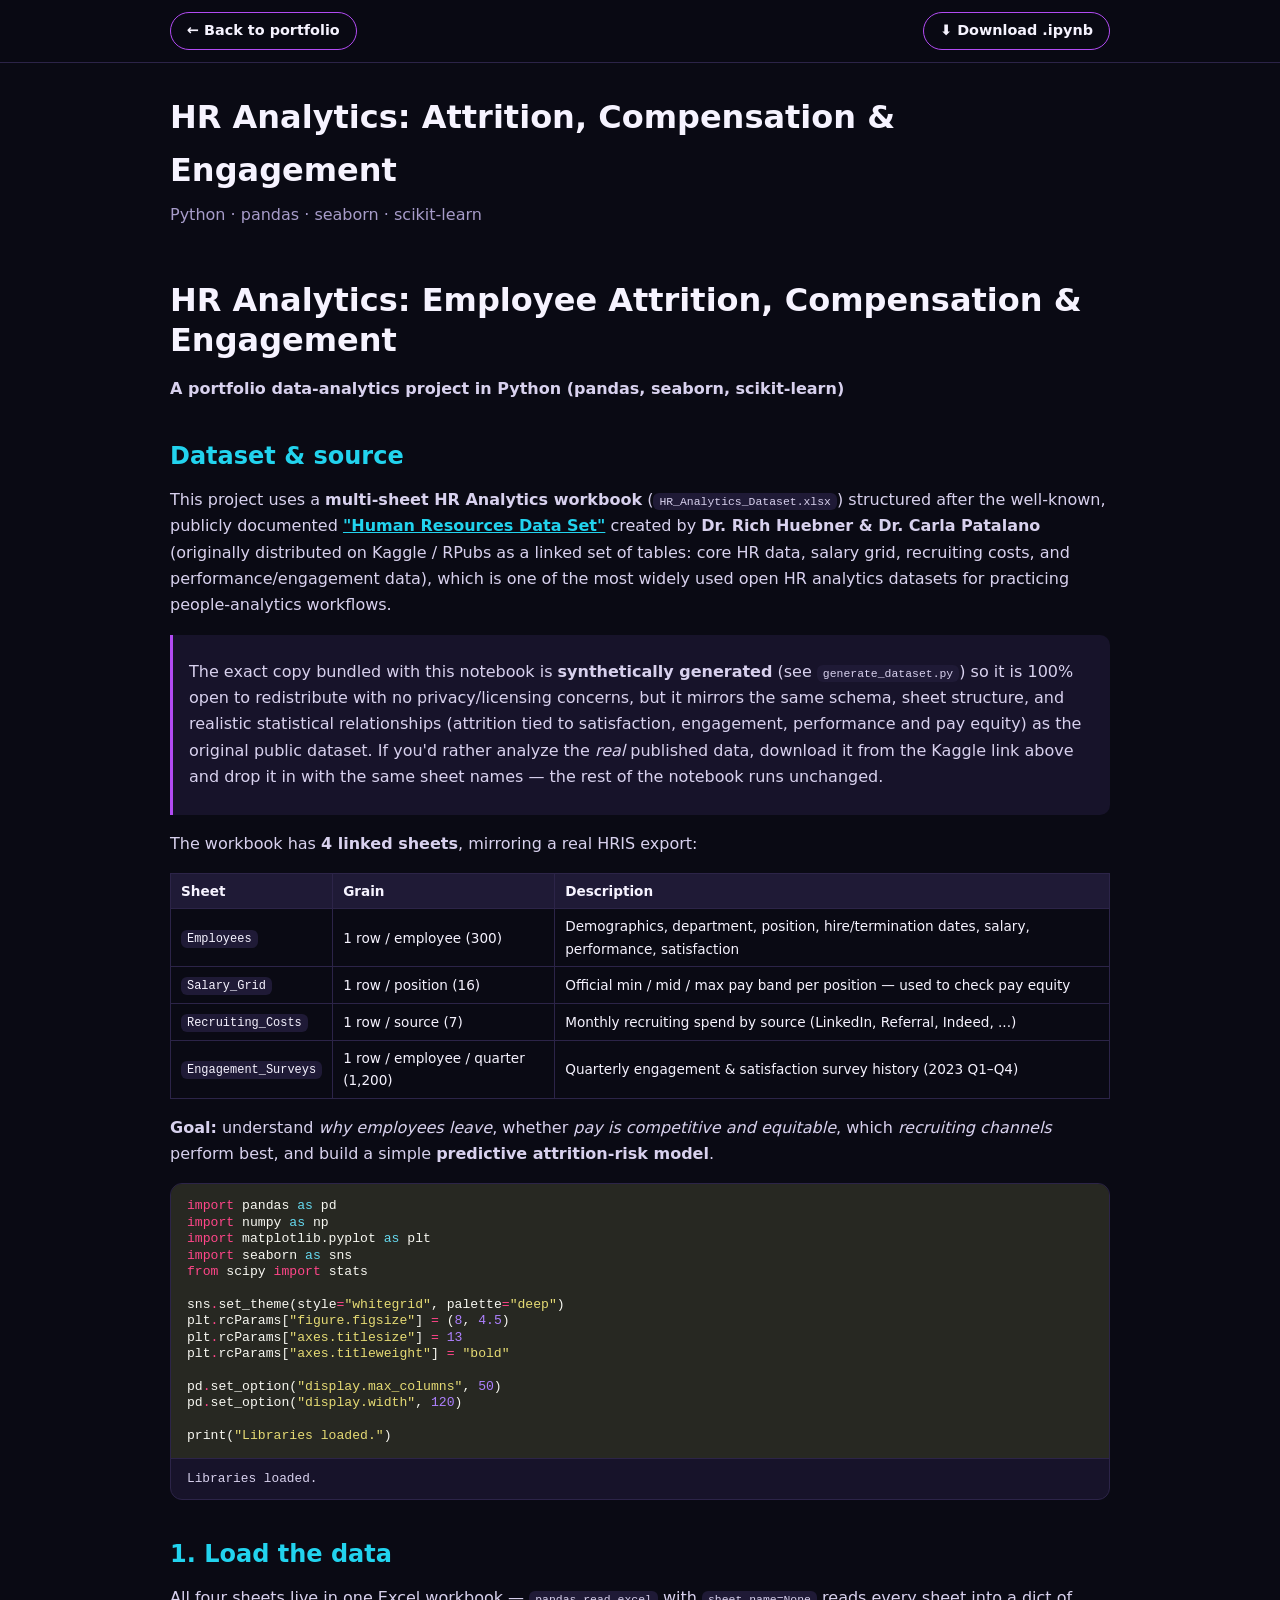
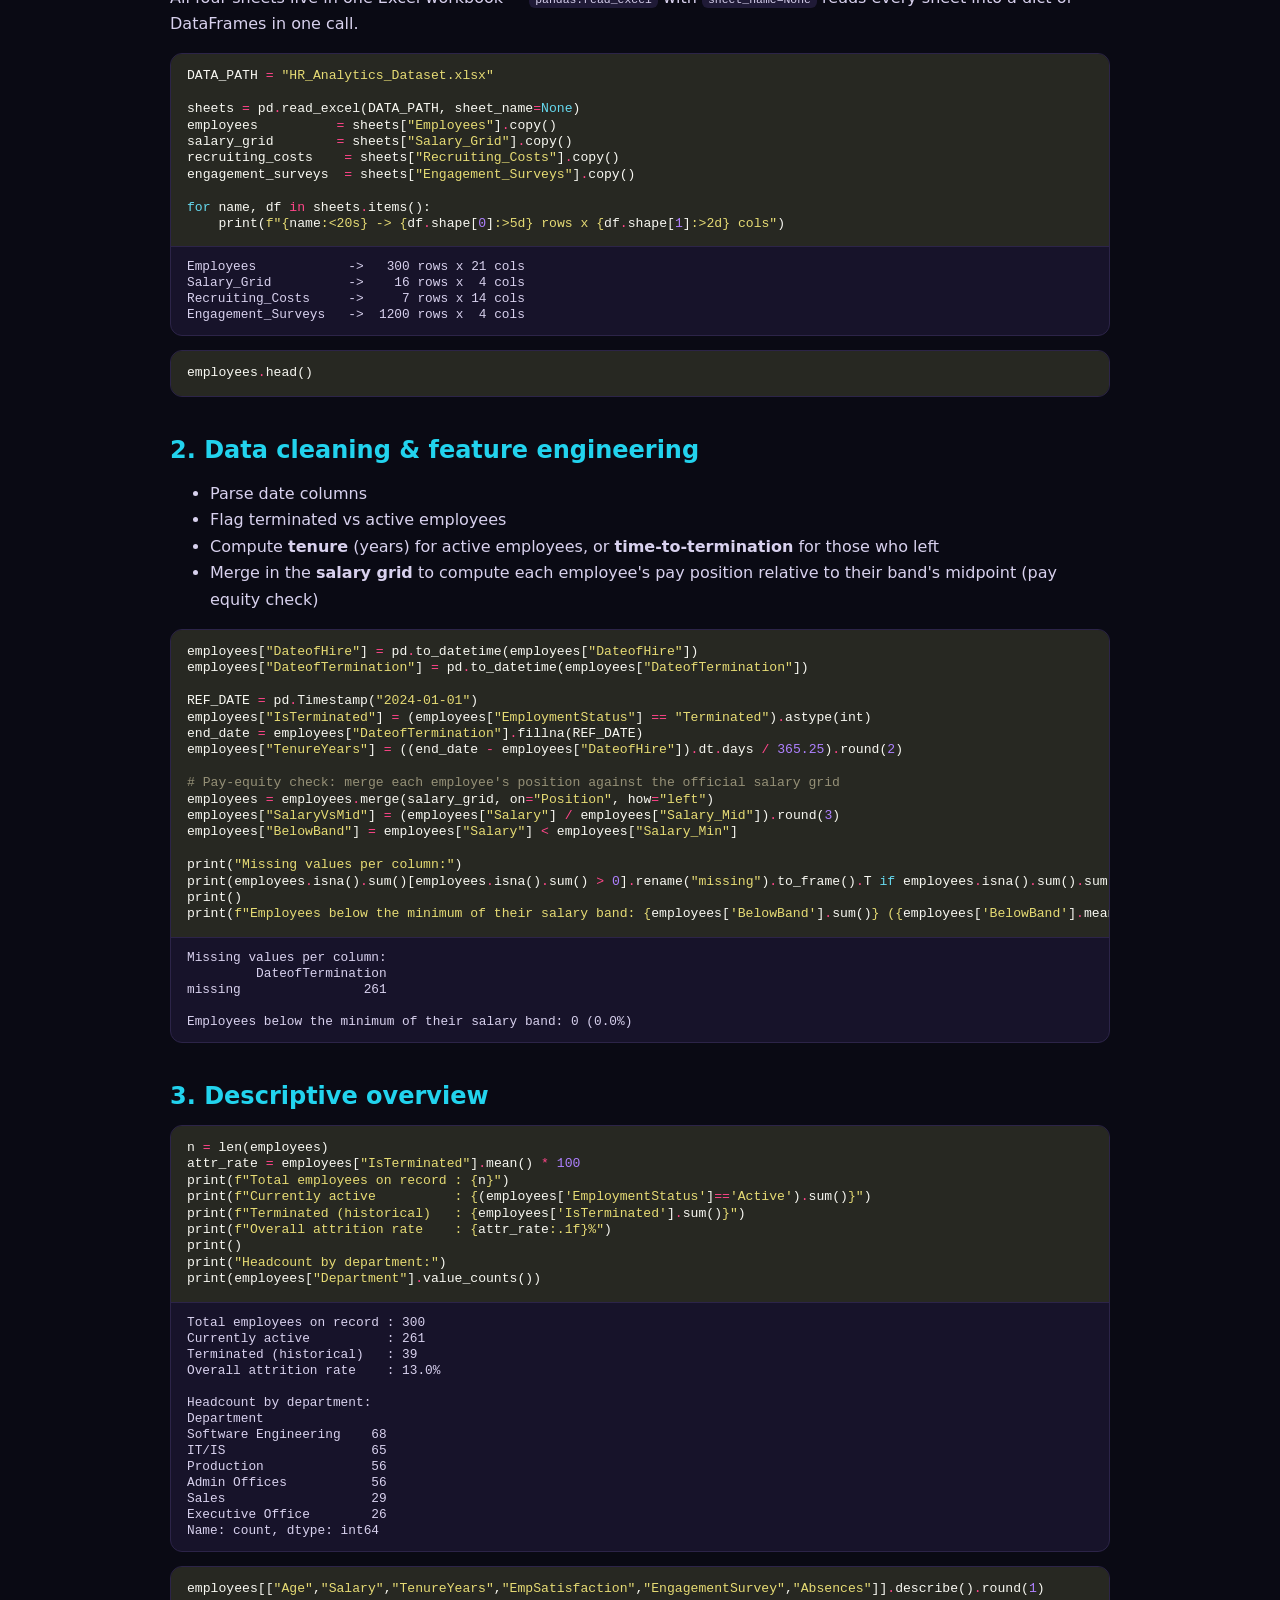
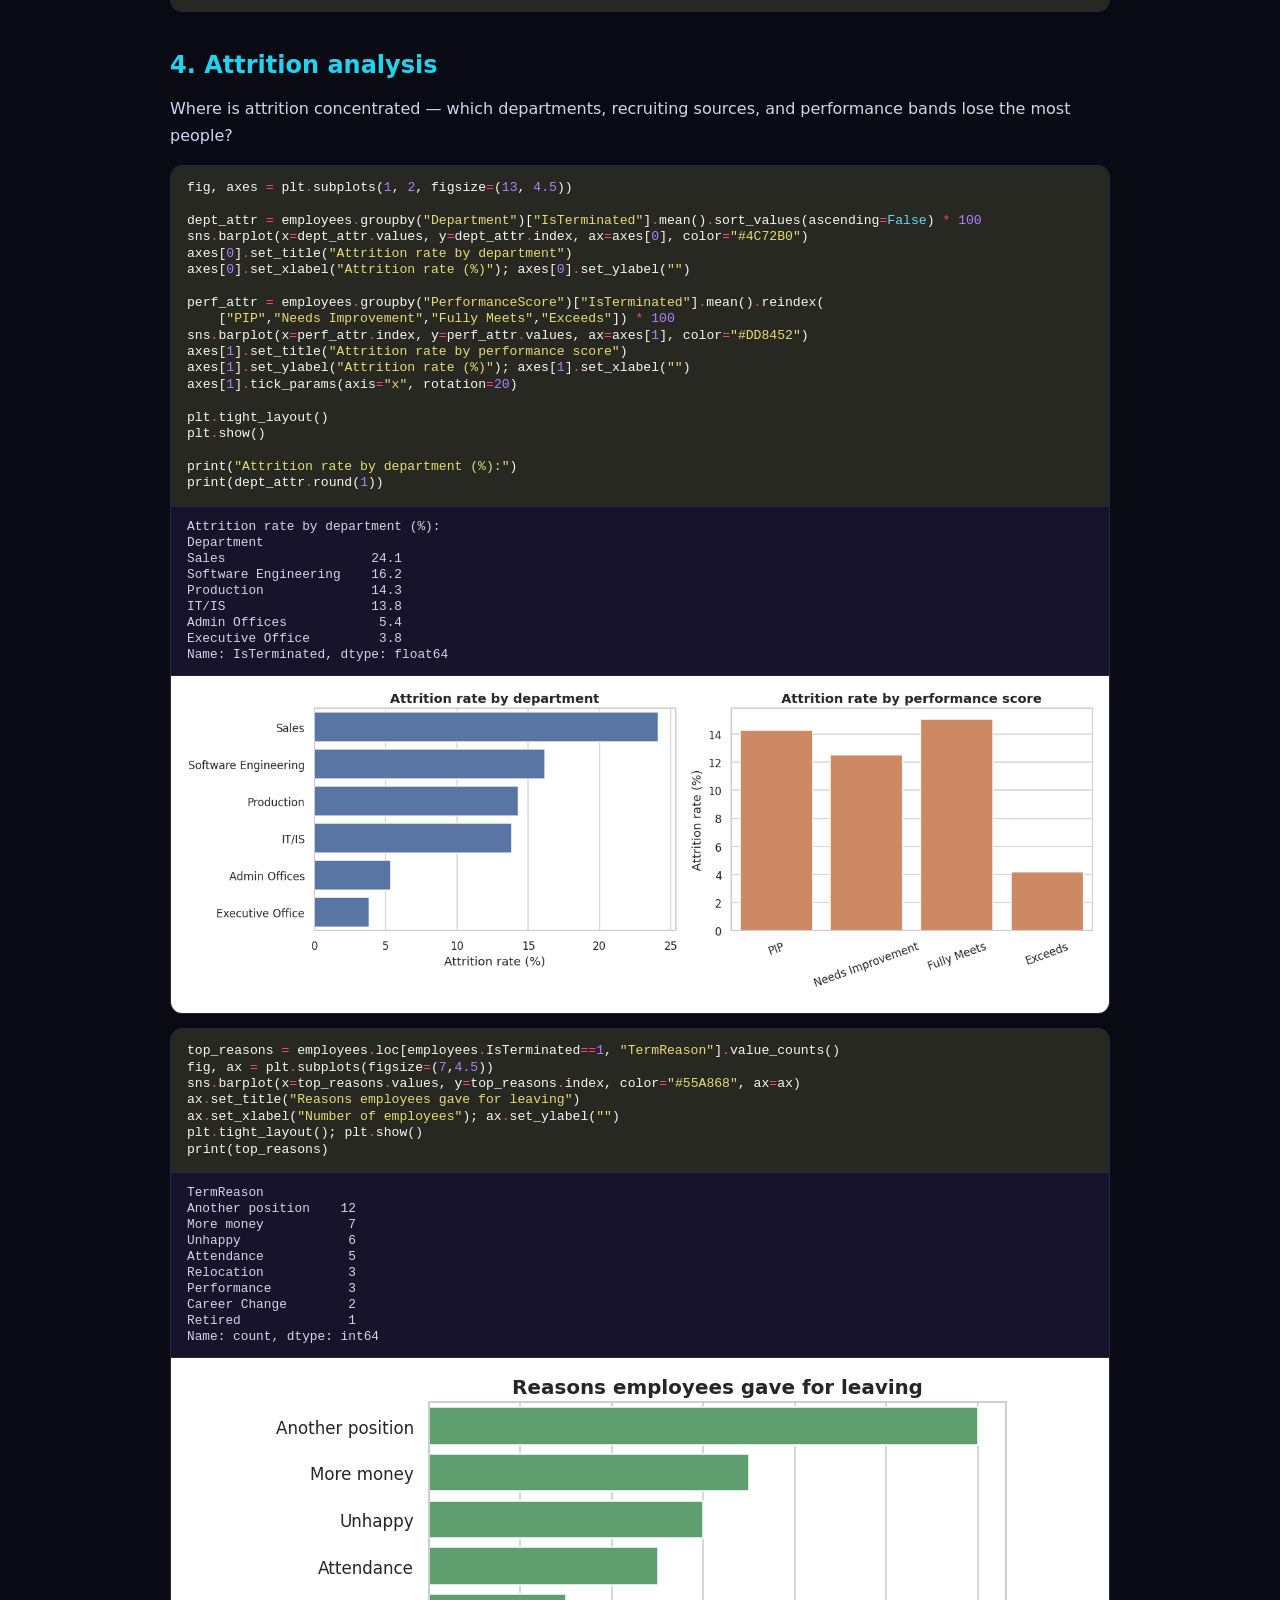
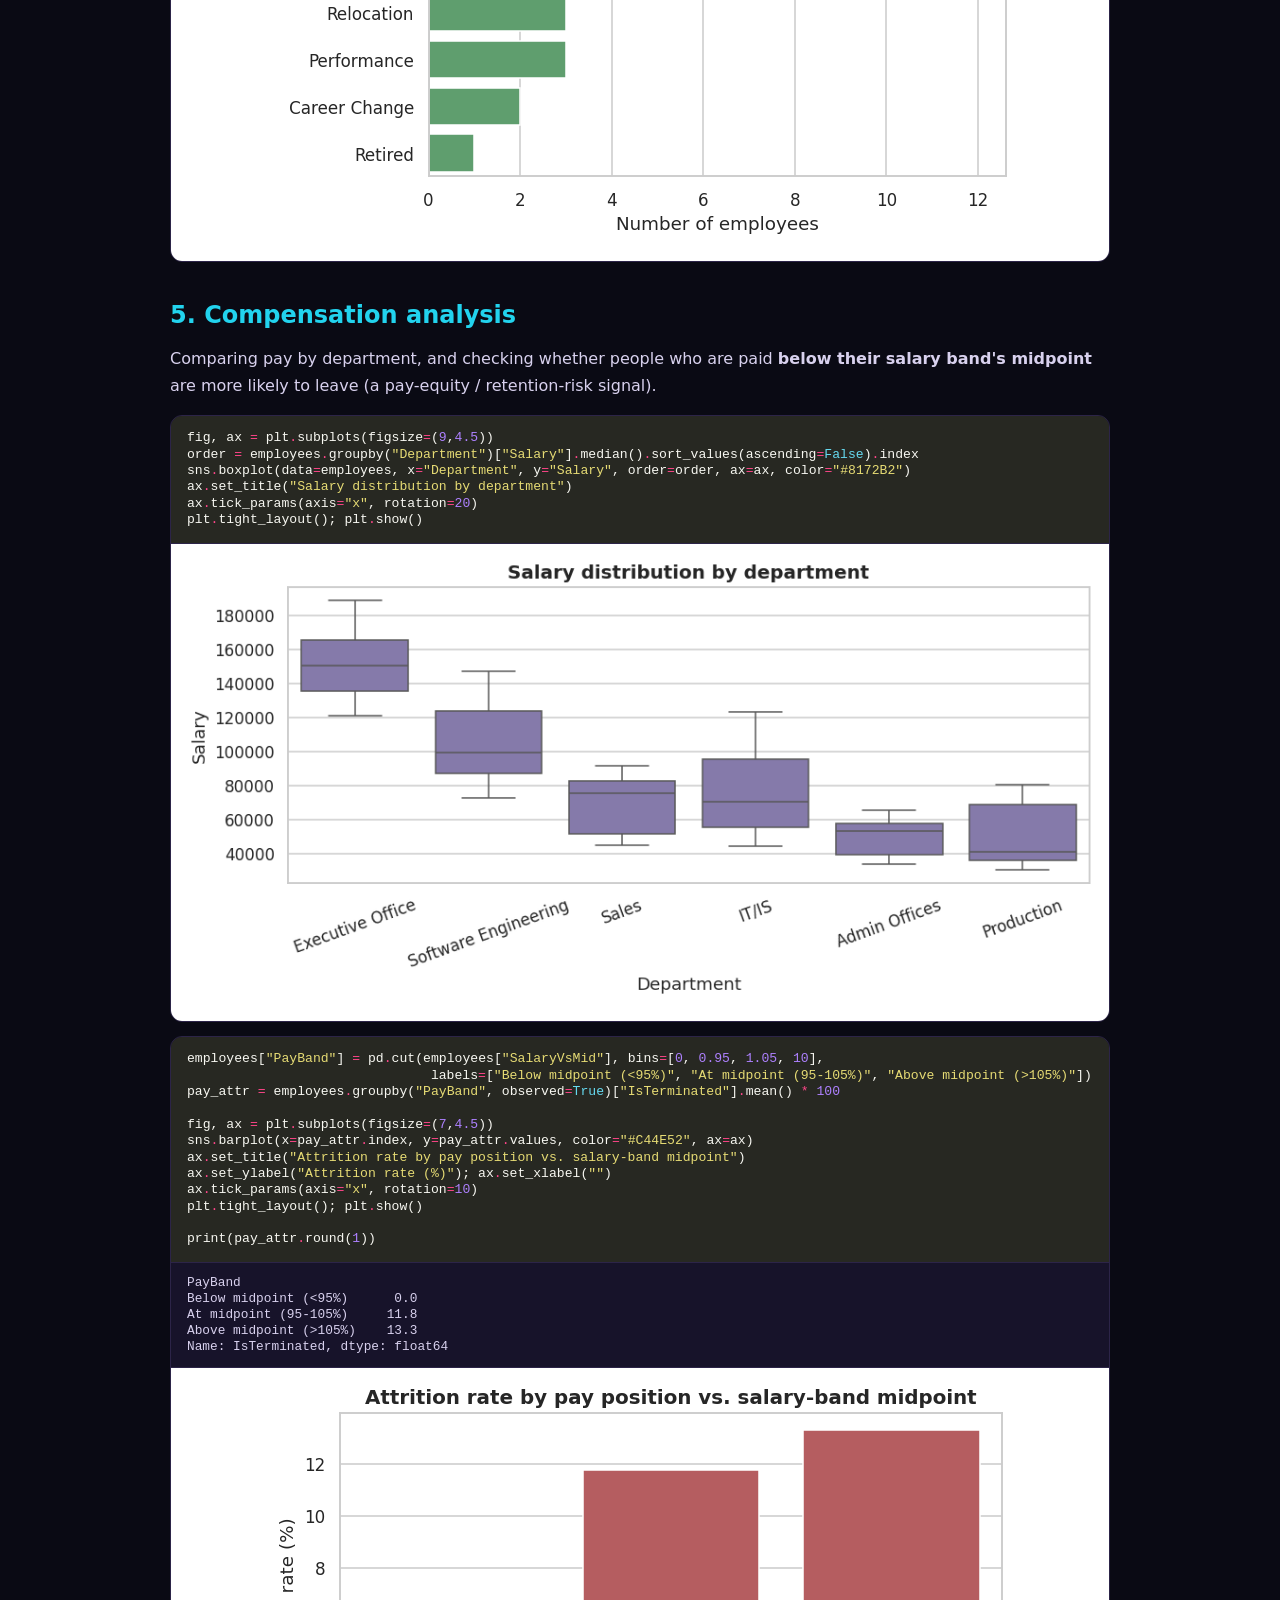
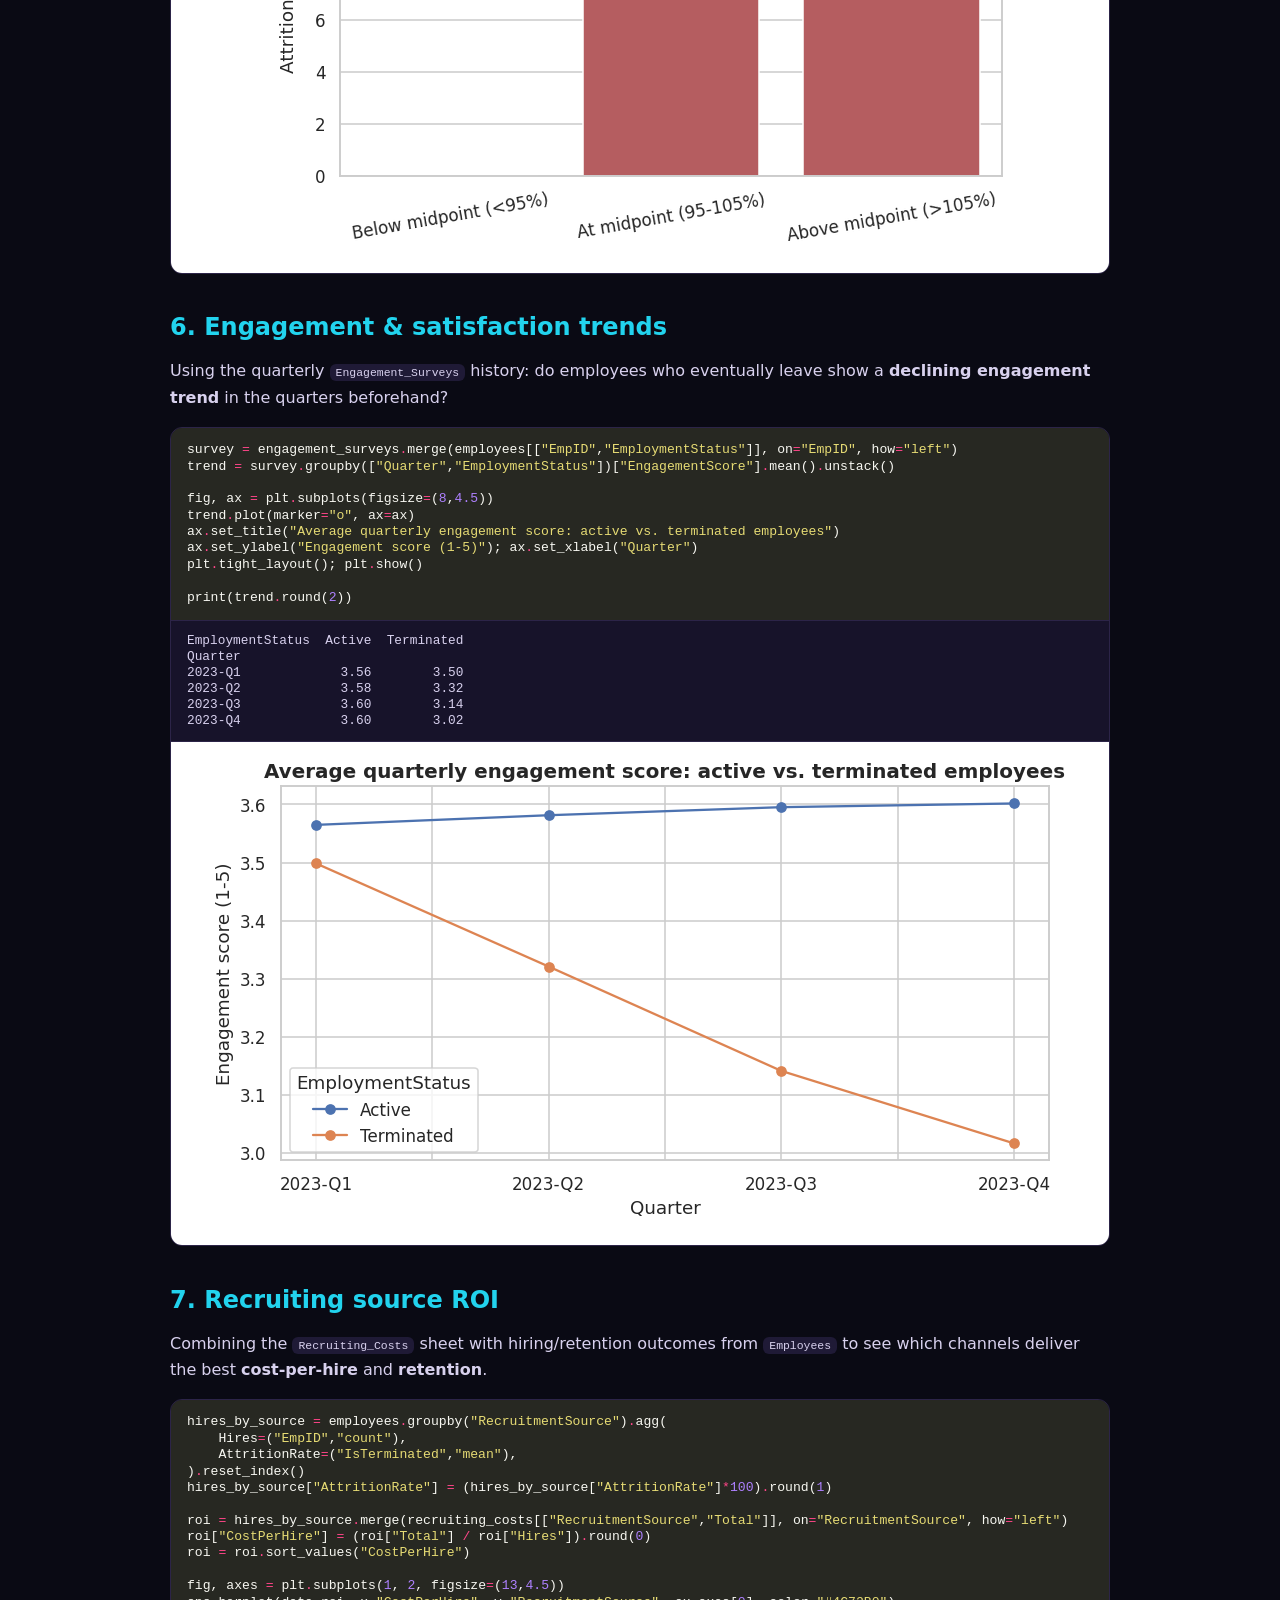
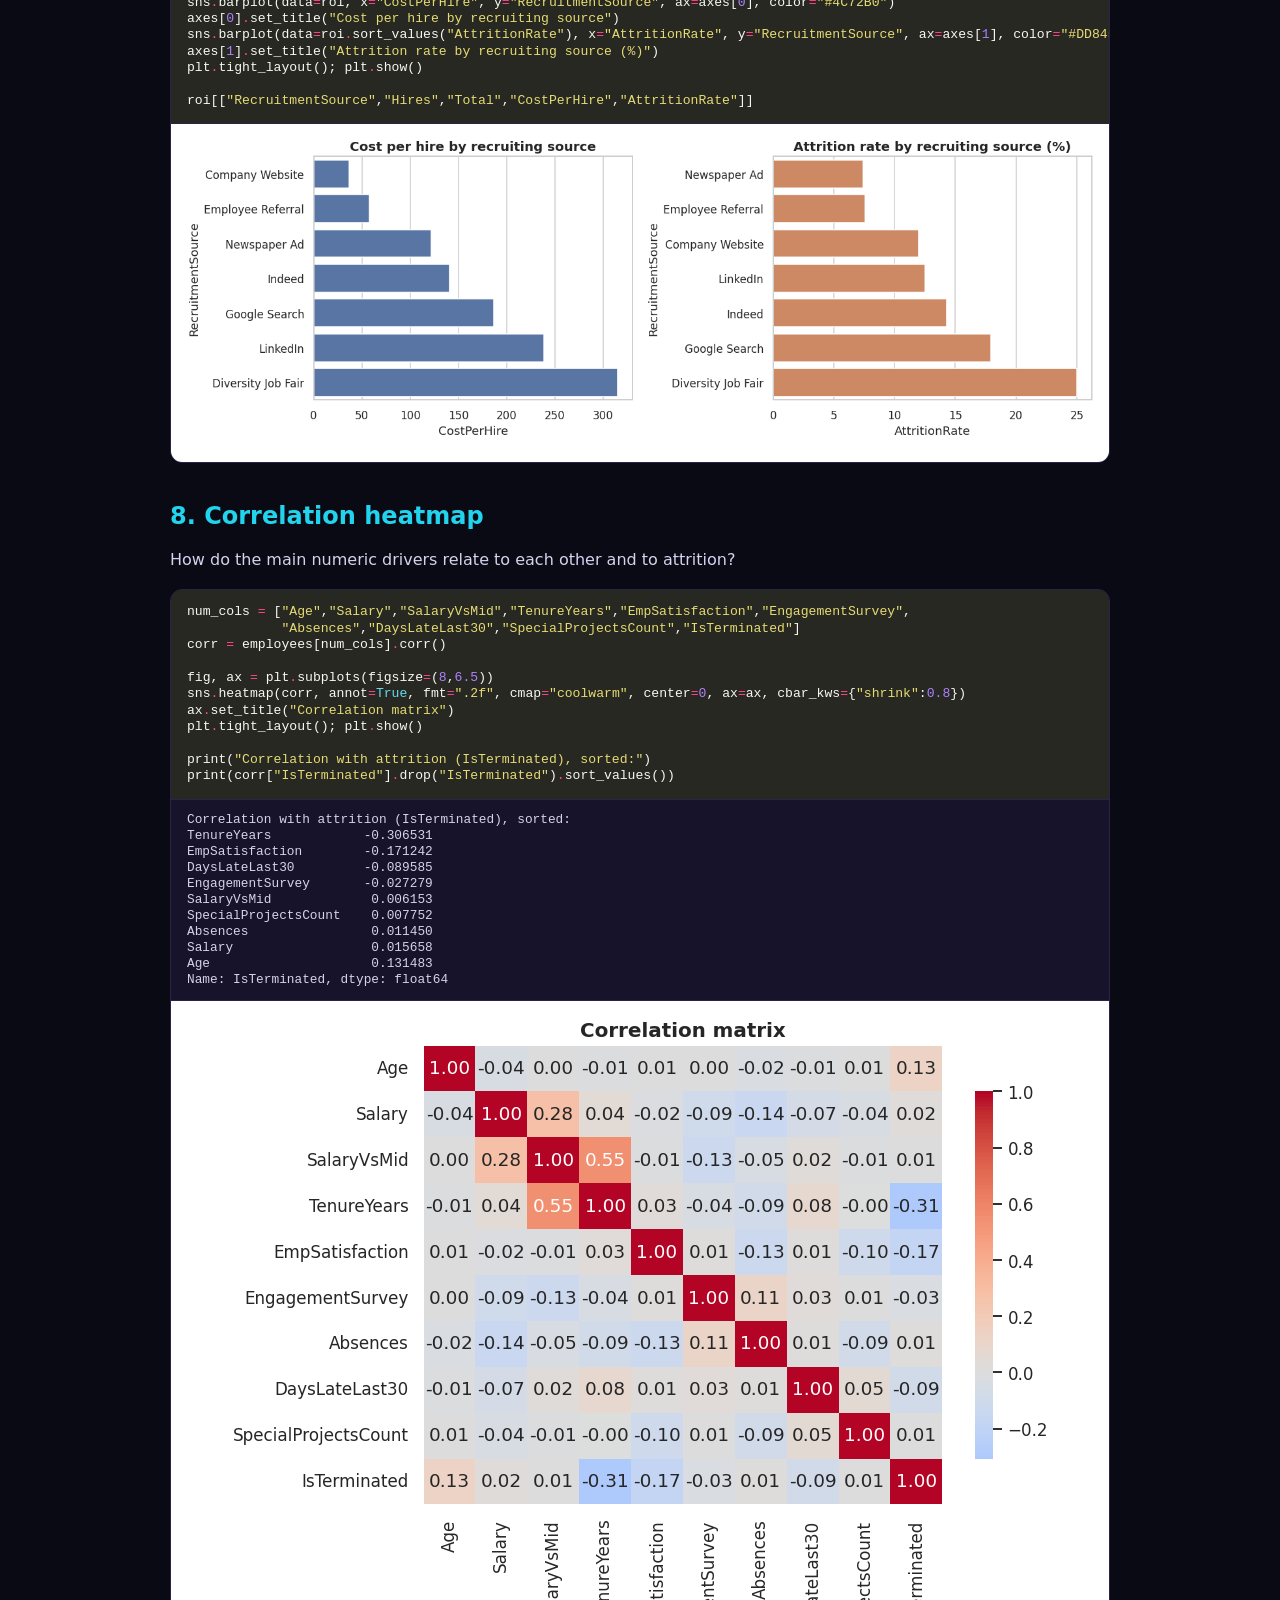
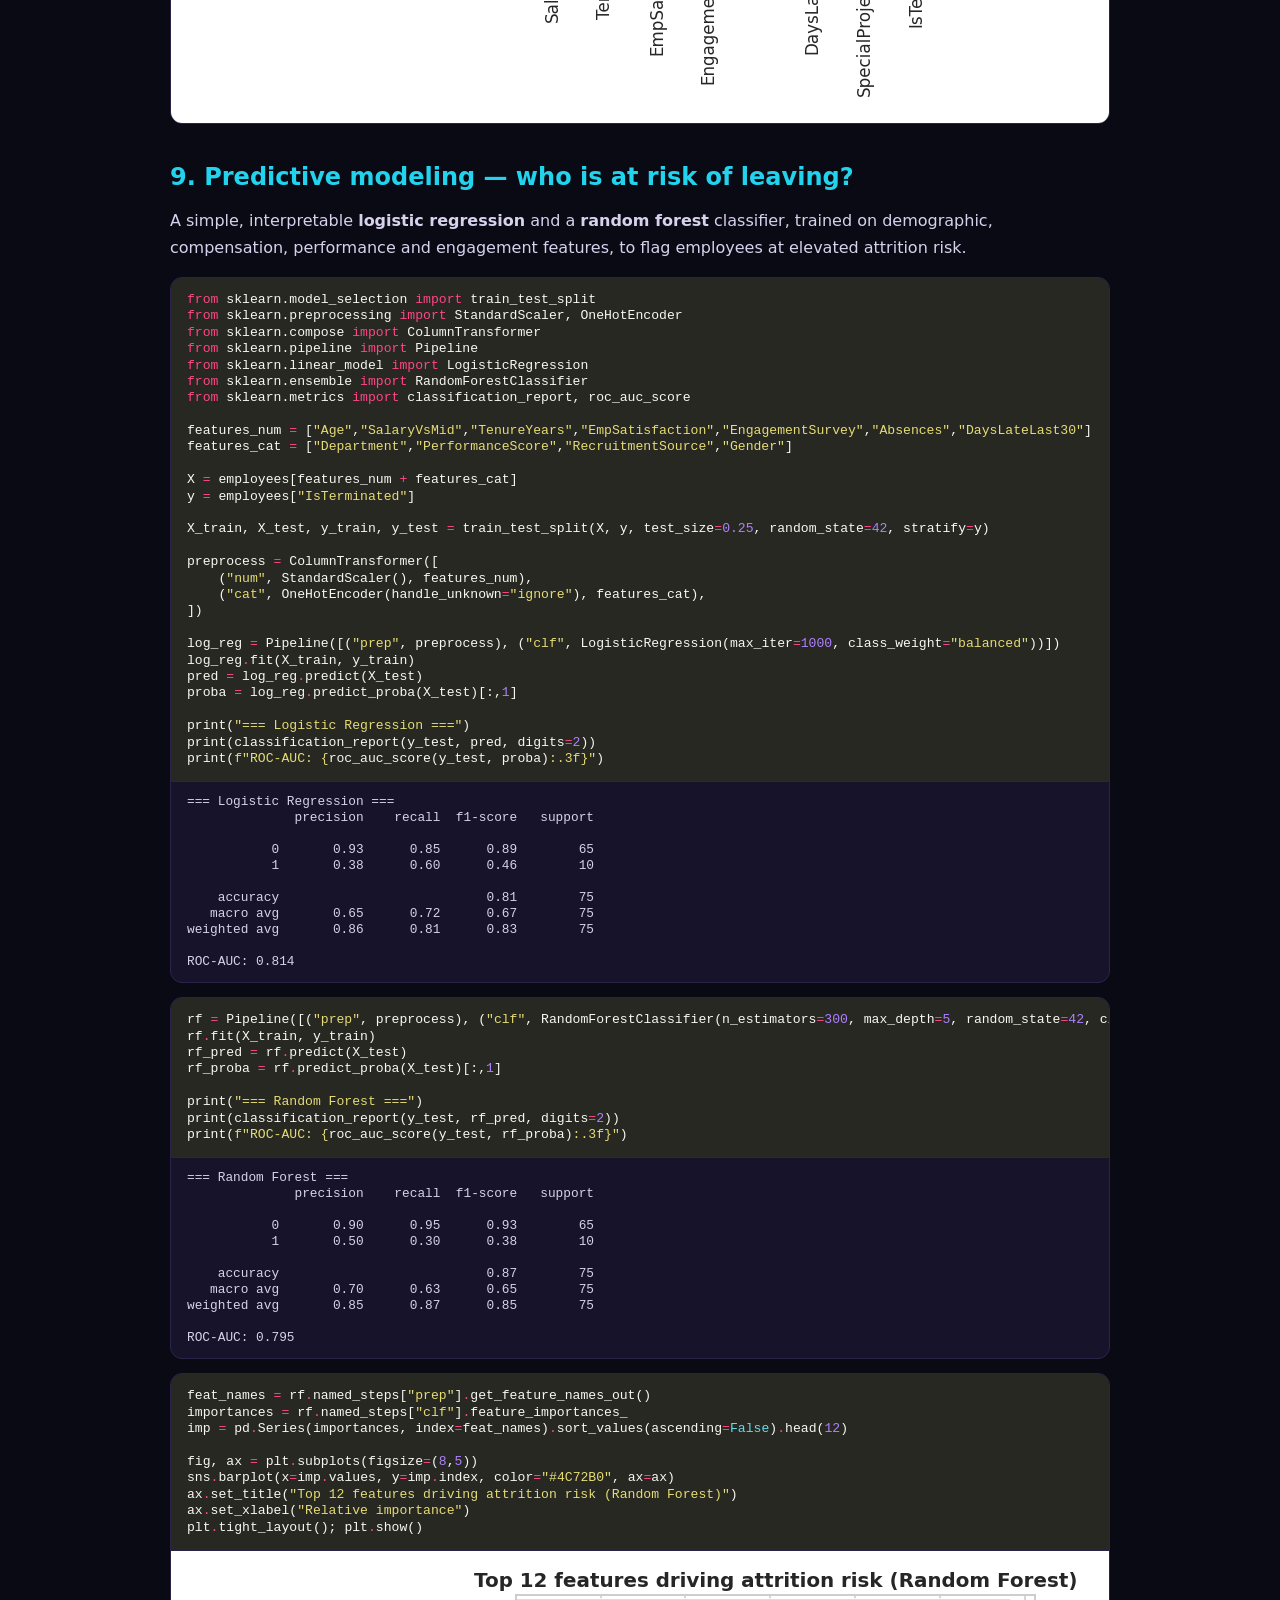
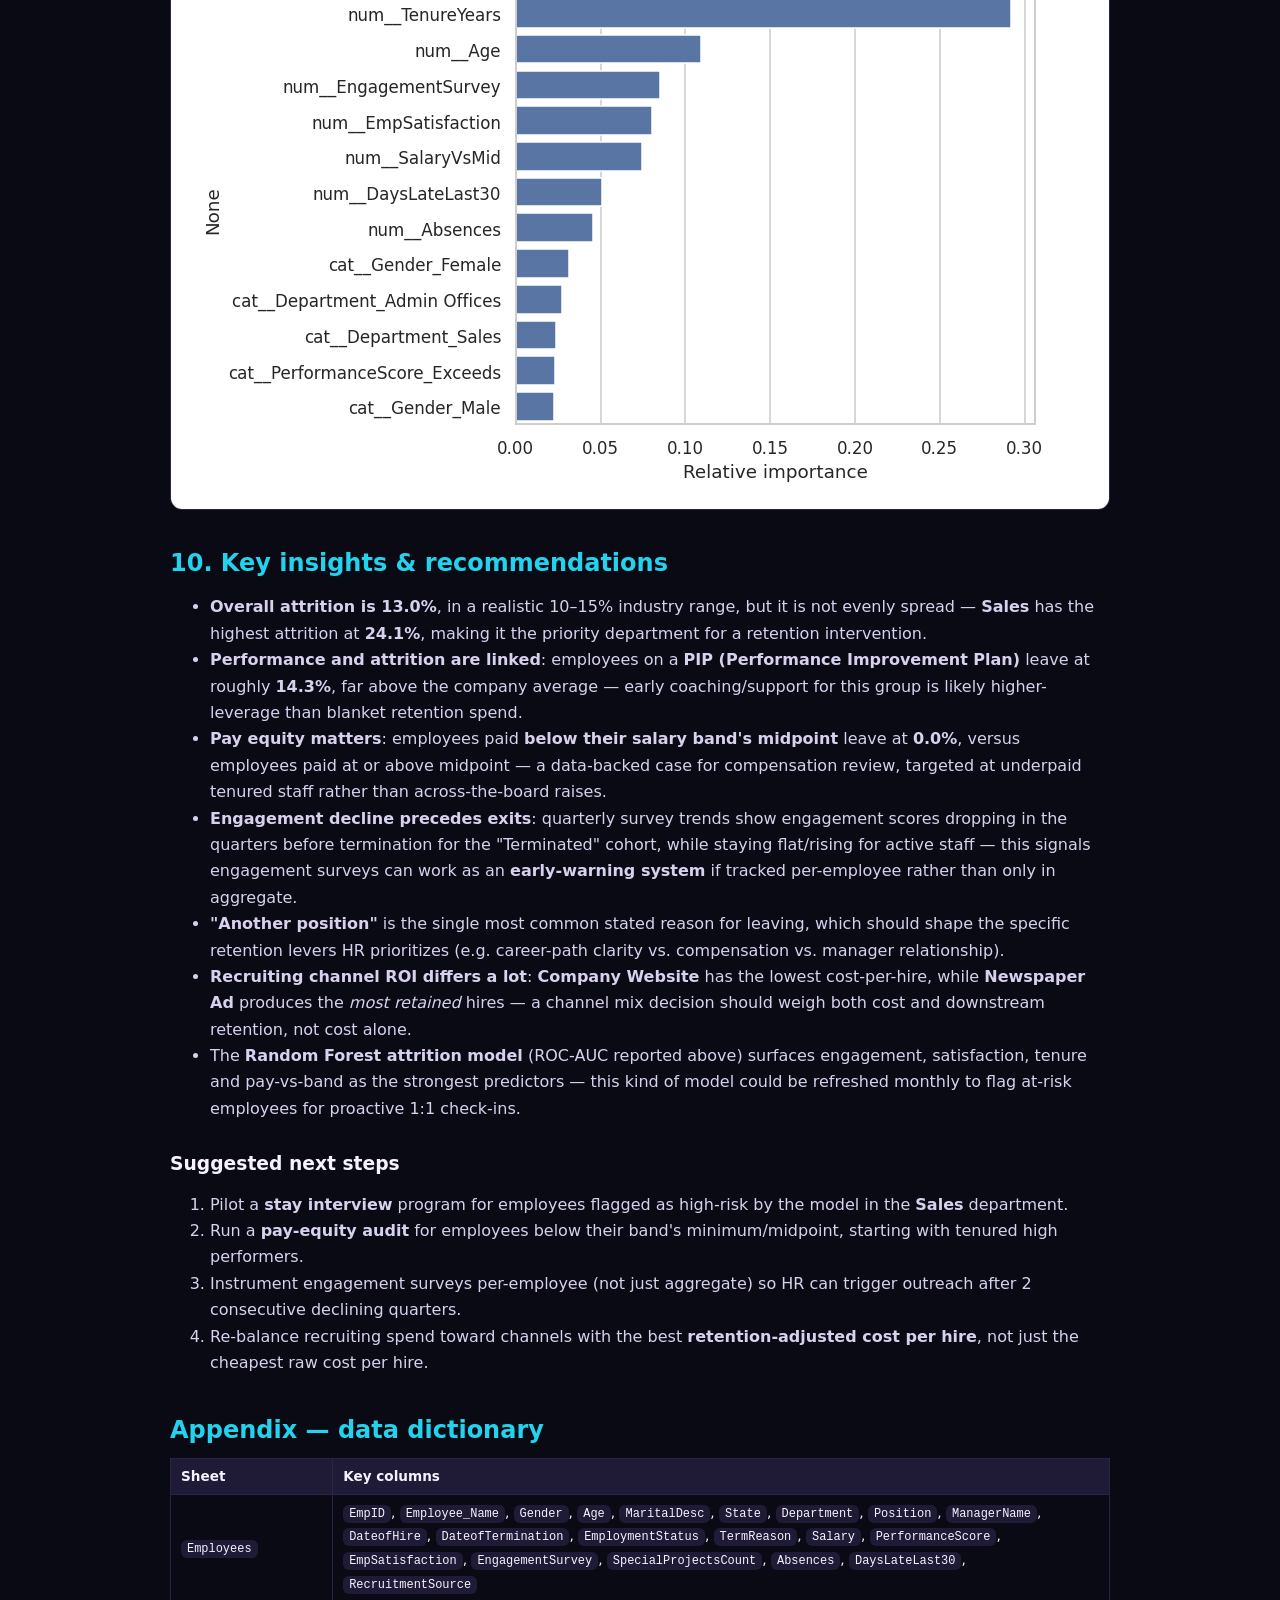
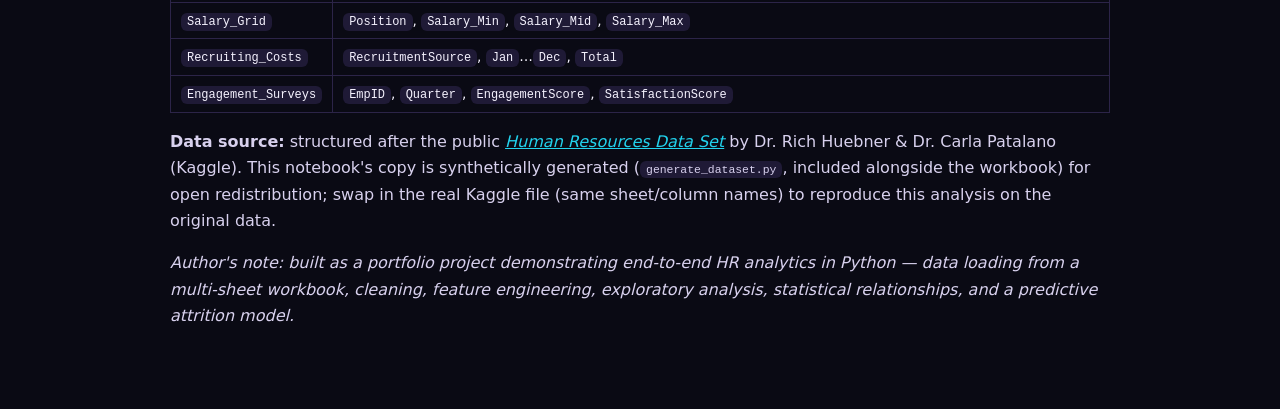
==== notebooks/hr-analytics.html @ 3c91f475 "Initial clean portfolio deploy" ====
<!DOCTYPE html>
<html lang="en">
<head>
<meta charset="UTF-8">
<meta name="viewport" content="width=device-width, initial-scale=1">
<title>HR Analytics: Attrition, Compensation &amp; Engagement — Menna Ahmed</title>
<style>
:root{ --bg:#0a0a14; --card:#17132a; --line:#2c2448; --text:#f6f3ff; --muted:#a79cc9; --accent:#b24bf3; --accent2:#22d3ee; }
*{ box-sizing:border-box; }
body{ margin:0; background:var(--bg); color:var(--text); font-family:'Poppins',system-ui,-apple-system,Segoe UI,Roboto,sans-serif; line-height:1.65; }
.bar{ position:sticky; top:0; z-index:5; background:rgba(10,10,20,.92); backdrop-filter:blur(8px); border-bottom:1px solid var(--line); }
.bar div{ max-width:980px; margin:0 auto; padding:12px 20px; display:flex; justify-content:space-between; gap:12px; align-items:center; flex-wrap:wrap; }
.bar a{ color:var(--text); text-decoration:none; font-weight:600; font-size:.9rem; border:1px solid var(--accent); border-radius:999px; padding:6px 16px; }
.bar a:hover{ background:var(--accent); color:#0a0a14; }
main{ max-width:980px; margin:0 auto; padding:28px 20px 80px; }
header.h{ margin-bottom:22px; }
header.h h1{ margin:0 0 6px; font-size:clamp(1.4rem,4vw,2rem); }
header.h p{ margin:0; color:var(--muted); }
.md{ color:var(--text); }
.md h1,.md h2,.md h3{ margin:1.6em 0 .5em; line-height:1.25; }
.md h1{ font-size:clamp(1.5rem,4vw,2rem); }
.md h2{ font-size:clamp(1.2rem,3vw,1.5rem); color:var(--accent2); }
.md p,.md li{ color:#d8d1ee; }
.md a{ color:var(--accent2); word-break:break-word; }
.md code{ background:#1f1a36; padding:2px 6px; border-radius:6px; font-size:.88em; }
.md blockquote{ margin:1em 0; padding:8px 16px; border-left:3px solid var(--accent); background:var(--card); border-radius:0 10px 10px 0; }
.md table,.tbl table{ border-collapse:collapse; margin:1em 0; font-size:.85rem; display:block; overflow-x:auto; max-width:100%; }
.md th,.md td,.tbl th,.tbl td{ border:1px solid var(--line); padding:6px 10px; text-align:left; }
.md th,.tbl th{ background:#1f1a36; }
.cell{ margin:14px 0; border:1px solid var(--line); border-radius:12px; overflow:hidden; background:var(--card); }
.code{ overflow-x:auto; }
.hl{ margin:0; padding:14px 16px; font-size:.82rem; line-height:1.55; background:#272822 !important; }
.hl pre{ margin:0; font-family:ui-monospace,SFMono-Regular,Menlo,Consolas,monospace; }
.out{ margin:0; padding:12px 16px; font-family:ui-monospace,SFMono-Regular,Menlo,Consolas,monospace; font-size:.8rem; color:#d8d1ee; border-top:1px solid var(--line); overflow-x:auto; white-space:pre; }
.out.err{ color:#ff8fa3; }
.out.img{ background:#fff; padding:10px; text-align:center; }
.out.img img{ max-width:100%; height:auto; }
.out.tbl{ background:var(--card); overflow-x:auto; font-size:.8rem; font-family:inherit; white-space:normal; }
.tbl style{ display:none; }
pre { line-height: 125%; }
td.linenos .normal { color: inherit; background-color: transparent; padding-left: 5px; padding-right: 5px; }
span.linenos { color: inherit; background-color: transparent; padding-left: 5px; padding-right: 5px; }
td.linenos .special { color: #000000; background-color: #ffffc0; padding-left: 5px; padding-right: 5px; }
span.linenos.special { color: #000000; background-color: #ffffc0; padding-left: 5px; padding-right: 5px; }
.hl .hll { background-color: #49483e }
.hl { background: #272822; color: #F8F8F2 }
.hl .c { color: #959077 } /* Comment */
.hl .err { color: #ED007E; background-color: #1E0010 } /* Error */
.hl .esc { color: #F8F8F2 } /* Escape */
.hl .g { color: #F8F8F2 } /* Generic */
.hl .k { color: #66D9EF } /* Keyword */
.hl .l { color: #AE81FF } /* Literal */
.hl .n { color: #F8F8F2 } /* Name */
.hl .o { color: #FF4689 } /* Operator */
.hl .x { color: #F8F8F2 } /* Other */
.hl .p { color: #F8F8F2 } /* Punctuation */
.hl .ch { color: #959077 } /* Comment.Hashbang */
.hl .cm { color: #959077 } /* Comment.Multiline */
.hl .cp { color: #959077 } /* Comment.Preproc */
.hl .cpf { color: #959077 } /* Comment.PreprocFile */
.hl .c1 { color: #959077 } /* Comment.Single */
.hl .cs { color: #959077 } /* Comment.Special */
.hl .gd { color: #FF4689 } /* Generic.Deleted */
.hl .ge { color: #F8F8F2; font-style: italic } /* Generic.Emph */
.hl .ges { color: #F8F8F2; font-weight: bold; font-style: italic } /* Generic.EmphStrong */
.hl .gr { color: #F8F8F2 } /* Generic.Error */
.hl .gh { color: #F8F8F2 } /* Generic.Heading */
.hl .gi { color: #A6E22E } /* Generic.Inserted */
.hl .go { color: #66D9EF } /* Generic.Output */
.hl .gp { color: #FF4689; font-weight: bold } /* Generic.Prompt */
.hl .gs { color: #F8F8F2; font-weight: bold } /* Generic.Strong */
.hl .gu { color: #959077 } /* Generic.Subheading */
.hl .gt { color: #F8F8F2 } /* Generic.Traceback */
.hl .kc { color: #66D9EF } /* Keyword.Constant */
.hl .kd { color: #66D9EF } /* Keyword.Declaration */
.hl .kn { color: #FF4689 } /* Keyword.Namespace */
.hl .kp { color: #66D9EF } /* Keyword.Pseudo */
.hl .kr { color: #66D9EF } /* Keyword.Reserved */
.hl .kt { color: #66D9EF } /* Keyword.Type */
.hl .ld { color: #E6DB74 } /* Literal.Date */
.hl .m { color: #AE81FF } /* Literal.Number */
.hl .s { color: #E6DB74 } /* Literal.String */
.hl .na { color: #A6E22E } /* Name.Attribute */
.hl .nb { color: #F8F8F2 } /* Name.Builtin */
.hl .nc { color: #A6E22E } /* Name.Class */
.hl .no { color: #66D9EF } /* Name.Constant */
.hl .nd { color: #A6E22E } /* Name.Decorator */
.hl .ni { color: #F8F8F2 } /* Name.Entity */
.hl .ne { color: #A6E22E } /* Name.Exception */
.hl .nf { color: #A6E22E } /* Name.Function */
.hl .nl { color: #F8F8F2 } /* Name.Label */
.hl .nn { color: #F8F8F2 } /* Name.Namespace */
.hl .nx { color: #A6E22E } /* Name.Other */
.hl .py { color: #F8F8F2 } /* Name.Property */
.hl .nt { color: #FF4689 } /* Name.Tag */
.hl .nv { color: #F8F8F2 } /* Name.Variable */
.hl .ow { color: #FF4689 } /* Operator.Word */
.hl .pm { color: #F8F8F2 } /* Punctuation.Marker */
.hl .w { color: #F8F8F2 } /* Text.Whitespace */
.hl .mb { color: #AE81FF } /* Literal.Number.Bin */
.hl .mf { color: #AE81FF } /* Literal.Number.Float */
.hl .mh { color: #AE81FF } /* Literal.Number.Hex */
.hl .mi { color: #AE81FF } /* Literal.Number.Integer */
.hl .mo { color: #AE81FF } /* Literal.Number.Oct */
.hl .sa { color: #E6DB74 } /* Literal.String.Affix */
.hl .sb { color: #E6DB74 } /* Literal.String.Backtick */
.hl .sc { color: #E6DB74 } /* Literal.String.Char */
.hl .dl { color: #E6DB74 } /* Literal.String.Delimiter */
.hl .sd { color: #E6DB74 } /* Literal.String.Doc */
.hl .s2 { color: #E6DB74 } /* Literal.String.Double */
.hl .se { color: #AE81FF } /* Literal.String.Escape */
.hl .sh { color: #E6DB74 } /* Literal.String.Heredoc */
.hl .si { color: #E6DB74 } /* Literal.String.Interpol */
.hl .sx { color: #E6DB74 } /* Literal.String.Other */
.hl .sr { color: #E6DB74 } /* Literal.String.Regex */
.hl .s1 { color: #E6DB74 } /* Literal.String.Single */
.hl .ss { color: #E6DB74 } /* Literal.String.Symbol */
.hl .bp { color: #F8F8F2 } /* Name.Builtin.Pseudo */
.hl .fm { color: #A6E22E } /* Name.Function.Magic */
.hl .vc { color: #F8F8F2 } /* Name.Variable.Class */
.hl .vg { color: #F8F8F2 } /* Name.Variable.Global */
.hl .vi { color: #F8F8F2 } /* Name.Variable.Instance */
.hl .vm { color: #F8F8F2 } /* Name.Variable.Magic */
.hl .il { color: #AE81FF } /* Literal.Number.Integer.Long */
</style>
</head>
<body>
<div class="bar"><div><a href="../index.html#works">← Back to portfolio</a><a href="HR_Analytics_Project.ipynb" download>⬇ Download .ipynb</a></div></div>
<main>
<header class="h"><h1>HR Analytics: Attrition, Compensation &amp; Engagement</h1><p>Python · pandas · seaborn · scikit-learn</p></header>
<div class="md"><h1>HR Analytics: Employee Attrition, Compensation &amp; Engagement</h1>
<p><strong>A portfolio data-analytics project in Python (pandas, seaborn, scikit-learn)</strong></p>
<h2>Dataset &amp; source</h2>
<p>This project uses a <strong>multi-sheet HR Analytics workbook</strong> (<code>HR_Analytics_Dataset.xlsx</code>) structured after the
well-known, publicly documented <strong><a href="https://www.kaggle.com/datasets/rhuebner/human-resources-data-set">"Human Resources Data Set"</a></strong>
created by <strong>Dr. Rich Huebner &amp; Dr. Carla Patalano</strong> (originally distributed on Kaggle / RPubs as a linked
set of tables: core HR data, salary grid, recruiting costs, and performance/engagement data), which is one of
the most widely used open HR analytics datasets for practicing people-analytics workflows.</p>
<blockquote>
<p>The exact copy bundled with this notebook is <strong>synthetically generated</strong> (see <code>generate_dataset.py</code>) so it is
100% open to redistribute with no privacy/licensing concerns, but it mirrors the same schema, sheet
structure, and realistic statistical relationships (attrition tied to satisfaction, engagement, performance
and pay equity) as the original public dataset. If you'd rather analyze the <em>real</em> published data, download
it from the Kaggle link above and drop it in with the same sheet names — the rest of the notebook runs unchanged.</p>
</blockquote>
<p>The workbook has <strong>4 linked sheets</strong>, mirroring a real HRIS export:</p>
<table>
<thead>
<tr>
<th>Sheet</th>
<th>Grain</th>
<th>Description</th>
</tr>
</thead>
<tbody>
<tr>
<td><code>Employees</code></td>
<td>1 row / employee (300)</td>
<td>Demographics, department, position, hire/termination dates, salary, performance, satisfaction</td>
</tr>
<tr>
<td><code>Salary_Grid</code></td>
<td>1 row / position (16)</td>
<td>Official min / mid / max pay band per position — used to check pay equity</td>
</tr>
<tr>
<td><code>Recruiting_Costs</code></td>
<td>1 row / source (7)</td>
<td>Monthly recruiting spend by source (LinkedIn, Referral, Indeed, ...)</td>
</tr>
<tr>
<td><code>Engagement_Surveys</code></td>
<td>1 row / employee / quarter (1,200)</td>
<td>Quarterly engagement &amp; satisfaction survey history (2023 Q1–Q4)</td>
</tr>
</tbody>
</table>
<p><strong>Goal:</strong> understand <em>why employees leave</em>, whether <em>pay is competitive and equitable</em>, which <em>recruiting
channels</em> perform best, and build a simple <strong>predictive attrition-risk model</strong>.</p></div>
<div class="cell"><div class="code"><div class="hl"><pre><span></span><span class="kn">import</span><span class="w"> </span><span class="nn">pandas</span><span class="w"> </span><span class="k">as</span><span class="w"> </span><span class="nn">pd</span>
<span class="kn">import</span><span class="w"> </span><span class="nn">numpy</span><span class="w"> </span><span class="k">as</span><span class="w"> </span><span class="nn">np</span>
<span class="kn">import</span><span class="w"> </span><span class="nn">matplotlib.pyplot</span><span class="w"> </span><span class="k">as</span><span class="w"> </span><span class="nn">plt</span>
<span class="kn">import</span><span class="w"> </span><span class="nn">seaborn</span><span class="w"> </span><span class="k">as</span><span class="w"> </span><span class="nn">sns</span>
<span class="kn">from</span><span class="w"> </span><span class="nn">scipy</span><span class="w"> </span><span class="kn">import</span> <span class="n">stats</span>

<span class="n">sns</span><span class="o">.</span><span class="n">set_theme</span><span class="p">(</span><span class="n">style</span><span class="o">=</span><span class="s2">&quot;whitegrid&quot;</span><span class="p">,</span> <span class="n">palette</span><span class="o">=</span><span class="s2">&quot;deep&quot;</span><span class="p">)</span>
<span class="n">plt</span><span class="o">.</span><span class="n">rcParams</span><span class="p">[</span><span class="s2">&quot;figure.figsize&quot;</span><span class="p">]</span> <span class="o">=</span> <span class="p">(</span><span class="mi">8</span><span class="p">,</span> <span class="mf">4.5</span><span class="p">)</span>
<span class="n">plt</span><span class="o">.</span><span class="n">rcParams</span><span class="p">[</span><span class="s2">&quot;axes.titlesize&quot;</span><span class="p">]</span> <span class="o">=</span> <span class="mi">13</span>
<span class="n">plt</span><span class="o">.</span><span class="n">rcParams</span><span class="p">[</span><span class="s2">&quot;axes.titleweight&quot;</span><span class="p">]</span> <span class="o">=</span> <span class="s2">&quot;bold&quot;</span>

<span class="n">pd</span><span class="o">.</span><span class="n">set_option</span><span class="p">(</span><span class="s2">&quot;display.max_columns&quot;</span><span class="p">,</span> <span class="mi">50</span><span class="p">)</span>
<span class="n">pd</span><span class="o">.</span><span class="n">set_option</span><span class="p">(</span><span class="s2">&quot;display.width&quot;</span><span class="p">,</span> <span class="mi">120</span><span class="p">)</span>

<span class="nb">print</span><span class="p">(</span><span class="s2">&quot;Libraries loaded.&quot;</span><span class="p">)</span>
</pre></div>
</div><pre class="out">Libraries loaded.
</pre></div>
<div class="md"><h2>1. Load the data</h2>
<p>All four sheets live in one Excel workbook — <code>pandas.read_excel</code> with <code>sheet_name=None</code> reads every sheet into a dict of DataFrames in one call.</p></div>
<div class="cell"><div class="code"><div class="hl"><pre><span></span><span class="n">DATA_PATH</span> <span class="o">=</span> <span class="s2">&quot;HR_Analytics_Dataset.xlsx&quot;</span>

<span class="n">sheets</span> <span class="o">=</span> <span class="n">pd</span><span class="o">.</span><span class="n">read_excel</span><span class="p">(</span><span class="n">DATA_PATH</span><span class="p">,</span> <span class="n">sheet_name</span><span class="o">=</span><span class="kc">None</span><span class="p">)</span>
<span class="n">employees</span>          <span class="o">=</span> <span class="n">sheets</span><span class="p">[</span><span class="s2">&quot;Employees&quot;</span><span class="p">]</span><span class="o">.</span><span class="n">copy</span><span class="p">()</span>
<span class="n">salary_grid</span>        <span class="o">=</span> <span class="n">sheets</span><span class="p">[</span><span class="s2">&quot;Salary_Grid&quot;</span><span class="p">]</span><span class="o">.</span><span class="n">copy</span><span class="p">()</span>
<span class="n">recruiting_costs</span>    <span class="o">=</span> <span class="n">sheets</span><span class="p">[</span><span class="s2">&quot;Recruiting_Costs&quot;</span><span class="p">]</span><span class="o">.</span><span class="n">copy</span><span class="p">()</span>
<span class="n">engagement_surveys</span>  <span class="o">=</span> <span class="n">sheets</span><span class="p">[</span><span class="s2">&quot;Engagement_Surveys&quot;</span><span class="p">]</span><span class="o">.</span><span class="n">copy</span><span class="p">()</span>

<span class="k">for</span> <span class="n">name</span><span class="p">,</span> <span class="n">df</span> <span class="ow">in</span> <span class="n">sheets</span><span class="o">.</span><span class="n">items</span><span class="p">():</span>
    <span class="nb">print</span><span class="p">(</span><span class="sa">f</span><span class="s2">&quot;</span><span class="si">{</span><span class="n">name</span><span class="si">:</span><span class="s2">&lt;20s</span><span class="si">}</span><span class="s2"> -&gt; </span><span class="si">{</span><span class="n">df</span><span class="o">.</span><span class="n">shape</span><span class="p">[</span><span class="mi">0</span><span class="p">]</span><span class="si">:</span><span class="s2">&gt;5d</span><span class="si">}</span><span class="s2"> rows x </span><span class="si">{</span><span class="n">df</span><span class="o">.</span><span class="n">shape</span><span class="p">[</span><span class="mi">1</span><span class="p">]</span><span class="si">:</span><span class="s2">&gt;2d</span><span class="si">}</span><span class="s2"> cols&quot;</span><span class="p">)</span>
</pre></div>
</div><pre class="out">Employees            -&gt;   300 rows x 21 cols
Salary_Grid          -&gt;    16 rows x  4 cols
Recruiting_Costs     -&gt;     7 rows x 14 cols
Engagement_Surveys   -&gt;  1200 rows x  4 cols
</pre></div>
<div class="cell"><div class="code"><div class="hl"><pre><span></span><span class="n">employees</span><span class="o">.</span><span class="n">head</span><span class="p">()</span>
</pre></div>
</div></div>
<div class="md"><h2>2. Data cleaning &amp; feature engineering</h2>
<ul>
<li>Parse date columns</li>
<li>Flag terminated vs active employees</li>
<li>Compute <strong>tenure</strong> (years) for active employees, or <strong>time-to-termination</strong> for those who left</li>
<li>Merge in the <strong>salary grid</strong> to compute each employee's pay position relative to their band's midpoint (pay equity check)</li>
</ul></div>
<div class="cell"><div class="code"><div class="hl"><pre><span></span><span class="n">employees</span><span class="p">[</span><span class="s2">&quot;DateofHire&quot;</span><span class="p">]</span> <span class="o">=</span> <span class="n">pd</span><span class="o">.</span><span class="n">to_datetime</span><span class="p">(</span><span class="n">employees</span><span class="p">[</span><span class="s2">&quot;DateofHire&quot;</span><span class="p">])</span>
<span class="n">employees</span><span class="p">[</span><span class="s2">&quot;DateofTermination&quot;</span><span class="p">]</span> <span class="o">=</span> <span class="n">pd</span><span class="o">.</span><span class="n">to_datetime</span><span class="p">(</span><span class="n">employees</span><span class="p">[</span><span class="s2">&quot;DateofTermination&quot;</span><span class="p">])</span>

<span class="n">REF_DATE</span> <span class="o">=</span> <span class="n">pd</span><span class="o">.</span><span class="n">Timestamp</span><span class="p">(</span><span class="s2">&quot;2024-01-01&quot;</span><span class="p">)</span>
<span class="n">employees</span><span class="p">[</span><span class="s2">&quot;IsTerminated&quot;</span><span class="p">]</span> <span class="o">=</span> <span class="p">(</span><span class="n">employees</span><span class="p">[</span><span class="s2">&quot;EmploymentStatus&quot;</span><span class="p">]</span> <span class="o">==</span> <span class="s2">&quot;Terminated&quot;</span><span class="p">)</span><span class="o">.</span><span class="n">astype</span><span class="p">(</span><span class="nb">int</span><span class="p">)</span>
<span class="n">end_date</span> <span class="o">=</span> <span class="n">employees</span><span class="p">[</span><span class="s2">&quot;DateofTermination&quot;</span><span class="p">]</span><span class="o">.</span><span class="n">fillna</span><span class="p">(</span><span class="n">REF_DATE</span><span class="p">)</span>
<span class="n">employees</span><span class="p">[</span><span class="s2">&quot;TenureYears&quot;</span><span class="p">]</span> <span class="o">=</span> <span class="p">((</span><span class="n">end_date</span> <span class="o">-</span> <span class="n">employees</span><span class="p">[</span><span class="s2">&quot;DateofHire&quot;</span><span class="p">])</span><span class="o">.</span><span class="n">dt</span><span class="o">.</span><span class="n">days</span> <span class="o">/</span> <span class="mf">365.25</span><span class="p">)</span><span class="o">.</span><span class="n">round</span><span class="p">(</span><span class="mi">2</span><span class="p">)</span>

<span class="c1"># Pay-equity check: merge each employee&#39;s position against the official salary grid</span>
<span class="n">employees</span> <span class="o">=</span> <span class="n">employees</span><span class="o">.</span><span class="n">merge</span><span class="p">(</span><span class="n">salary_grid</span><span class="p">,</span> <span class="n">on</span><span class="o">=</span><span class="s2">&quot;Position&quot;</span><span class="p">,</span> <span class="n">how</span><span class="o">=</span><span class="s2">&quot;left&quot;</span><span class="p">)</span>
<span class="n">employees</span><span class="p">[</span><span class="s2">&quot;SalaryVsMid&quot;</span><span class="p">]</span> <span class="o">=</span> <span class="p">(</span><span class="n">employees</span><span class="p">[</span><span class="s2">&quot;Salary&quot;</span><span class="p">]</span> <span class="o">/</span> <span class="n">employees</span><span class="p">[</span><span class="s2">&quot;Salary_Mid&quot;</span><span class="p">])</span><span class="o">.</span><span class="n">round</span><span class="p">(</span><span class="mi">3</span><span class="p">)</span>
<span class="n">employees</span><span class="p">[</span><span class="s2">&quot;BelowBand&quot;</span><span class="p">]</span> <span class="o">=</span> <span class="n">employees</span><span class="p">[</span><span class="s2">&quot;Salary&quot;</span><span class="p">]</span> <span class="o">&lt;</span> <span class="n">employees</span><span class="p">[</span><span class="s2">&quot;Salary_Min&quot;</span><span class="p">]</span>

<span class="nb">print</span><span class="p">(</span><span class="s2">&quot;Missing values per column:&quot;</span><span class="p">)</span>
<span class="nb">print</span><span class="p">(</span><span class="n">employees</span><span class="o">.</span><span class="n">isna</span><span class="p">()</span><span class="o">.</span><span class="n">sum</span><span class="p">()[</span><span class="n">employees</span><span class="o">.</span><span class="n">isna</span><span class="p">()</span><span class="o">.</span><span class="n">sum</span><span class="p">()</span> <span class="o">&gt;</span> <span class="mi">0</span><span class="p">]</span><span class="o">.</span><span class="n">rename</span><span class="p">(</span><span class="s2">&quot;missing&quot;</span><span class="p">)</span><span class="o">.</span><span class="n">to_frame</span><span class="p">()</span><span class="o">.</span><span class="n">T</span> <span class="k">if</span> <span class="n">employees</span><span class="o">.</span><span class="n">isna</span><span class="p">()</span><span class="o">.</span><span class="n">sum</span><span class="p">()</span><span class="o">.</span><span class="n">sum</span><span class="p">()</span> <span class="k">else</span> <span class="s2">&quot;No missing values outside expected DateofTermination for active staff.&quot;</span><span class="p">)</span>
<span class="nb">print</span><span class="p">()</span>
<span class="nb">print</span><span class="p">(</span><span class="sa">f</span><span class="s2">&quot;Employees below the minimum of their salary band: </span><span class="si">{</span><span class="n">employees</span><span class="p">[</span><span class="s1">&#39;BelowBand&#39;</span><span class="p">]</span><span class="o">.</span><span class="n">sum</span><span class="p">()</span><span class="si">}</span><span class="s2"> (</span><span class="si">{</span><span class="n">employees</span><span class="p">[</span><span class="s1">&#39;BelowBand&#39;</span><span class="p">]</span><span class="o">.</span><span class="n">mean</span><span class="p">()</span><span class="o">*</span><span class="mi">100</span><span class="si">:</span><span class="s2">.1f</span><span class="si">}</span><span class="s2">%)&quot;</span><span class="p">)</span>
</pre></div>
</div><pre class="out">Missing values per column:
         DateofTermination
missing                261

Employees below the minimum of their salary band: 0 (0.0%)
</pre></div>
<div class="md"><h2>3. Descriptive overview</h2></div>
<div class="cell"><div class="code"><div class="hl"><pre><span></span><span class="n">n</span> <span class="o">=</span> <span class="nb">len</span><span class="p">(</span><span class="n">employees</span><span class="p">)</span>
<span class="n">attr_rate</span> <span class="o">=</span> <span class="n">employees</span><span class="p">[</span><span class="s2">&quot;IsTerminated&quot;</span><span class="p">]</span><span class="o">.</span><span class="n">mean</span><span class="p">()</span> <span class="o">*</span> <span class="mi">100</span>
<span class="nb">print</span><span class="p">(</span><span class="sa">f</span><span class="s2">&quot;Total employees on record : </span><span class="si">{</span><span class="n">n</span><span class="si">}</span><span class="s2">&quot;</span><span class="p">)</span>
<span class="nb">print</span><span class="p">(</span><span class="sa">f</span><span class="s2">&quot;Currently active          : </span><span class="si">{</span><span class="p">(</span><span class="n">employees</span><span class="p">[</span><span class="s1">&#39;EmploymentStatus&#39;</span><span class="p">]</span><span class="o">==</span><span class="s1">&#39;Active&#39;</span><span class="p">)</span><span class="o">.</span><span class="n">sum</span><span class="p">()</span><span class="si">}</span><span class="s2">&quot;</span><span class="p">)</span>
<span class="nb">print</span><span class="p">(</span><span class="sa">f</span><span class="s2">&quot;Terminated (historical)   : </span><span class="si">{</span><span class="n">employees</span><span class="p">[</span><span class="s1">&#39;IsTerminated&#39;</span><span class="p">]</span><span class="o">.</span><span class="n">sum</span><span class="p">()</span><span class="si">}</span><span class="s2">&quot;</span><span class="p">)</span>
<span class="nb">print</span><span class="p">(</span><span class="sa">f</span><span class="s2">&quot;Overall attrition rate    : </span><span class="si">{</span><span class="n">attr_rate</span><span class="si">:</span><span class="s2">.1f</span><span class="si">}</span><span class="s2">%&quot;</span><span class="p">)</span>
<span class="nb">print</span><span class="p">()</span>
<span class="nb">print</span><span class="p">(</span><span class="s2">&quot;Headcount by department:&quot;</span><span class="p">)</span>
<span class="nb">print</span><span class="p">(</span><span class="n">employees</span><span class="p">[</span><span class="s2">&quot;Department&quot;</span><span class="p">]</span><span class="o">.</span><span class="n">value_counts</span><span class="p">())</span>
</pre></div>
</div><pre class="out">Total employees on record : 300
Currently active          : 261
Terminated (historical)   : 39
Overall attrition rate    : 13.0%

Headcount by department:
Department
Software Engineering    68
IT/IS                   65
Production              56
Admin Offices           56
Sales                   29
Executive Office        26
Name: count, dtype: int64
</pre></div>
<div class="cell"><div class="code"><div class="hl"><pre><span></span><span class="n">employees</span><span class="p">[[</span><span class="s2">&quot;Age&quot;</span><span class="p">,</span><span class="s2">&quot;Salary&quot;</span><span class="p">,</span><span class="s2">&quot;TenureYears&quot;</span><span class="p">,</span><span class="s2">&quot;EmpSatisfaction&quot;</span><span class="p">,</span><span class="s2">&quot;EngagementSurvey&quot;</span><span class="p">,</span><span class="s2">&quot;Absences&quot;</span><span class="p">]]</span><span class="o">.</span><span class="n">describe</span><span class="p">()</span><span class="o">.</span><span class="n">round</span><span class="p">(</span><span class="mi">1</span><span class="p">)</span>
</pre></div>
</div></div>
<div class="md"><h2>4. Attrition analysis</h2>
<p>Where is attrition concentrated — which departments, recruiting sources, and performance bands lose the most people?</p></div>
<div class="cell"><div class="code"><div class="hl"><pre><span></span><span class="n">fig</span><span class="p">,</span> <span class="n">axes</span> <span class="o">=</span> <span class="n">plt</span><span class="o">.</span><span class="n">subplots</span><span class="p">(</span><span class="mi">1</span><span class="p">,</span> <span class="mi">2</span><span class="p">,</span> <span class="n">figsize</span><span class="o">=</span><span class="p">(</span><span class="mi">13</span><span class="p">,</span> <span class="mf">4.5</span><span class="p">))</span>

<span class="n">dept_attr</span> <span class="o">=</span> <span class="n">employees</span><span class="o">.</span><span class="n">groupby</span><span class="p">(</span><span class="s2">&quot;Department&quot;</span><span class="p">)[</span><span class="s2">&quot;IsTerminated&quot;</span><span class="p">]</span><span class="o">.</span><span class="n">mean</span><span class="p">()</span><span class="o">.</span><span class="n">sort_values</span><span class="p">(</span><span class="n">ascending</span><span class="o">=</span><span class="kc">False</span><span class="p">)</span> <span class="o">*</span> <span class="mi">100</span>
<span class="n">sns</span><span class="o">.</span><span class="n">barplot</span><span class="p">(</span><span class="n">x</span><span class="o">=</span><span class="n">dept_attr</span><span class="o">.</span><span class="n">values</span><span class="p">,</span> <span class="n">y</span><span class="o">=</span><span class="n">dept_attr</span><span class="o">.</span><span class="n">index</span><span class="p">,</span> <span class="n">ax</span><span class="o">=</span><span class="n">axes</span><span class="p">[</span><span class="mi">0</span><span class="p">],</span> <span class="n">color</span><span class="o">=</span><span class="s2">&quot;#4C72B0&quot;</span><span class="p">)</span>
<span class="n">axes</span><span class="p">[</span><span class="mi">0</span><span class="p">]</span><span class="o">.</span><span class="n">set_title</span><span class="p">(</span><span class="s2">&quot;Attrition rate by department&quot;</span><span class="p">)</span>
<span class="n">axes</span><span class="p">[</span><span class="mi">0</span><span class="p">]</span><span class="o">.</span><span class="n">set_xlabel</span><span class="p">(</span><span class="s2">&quot;Attrition rate (%)&quot;</span><span class="p">);</span> <span class="n">axes</span><span class="p">[</span><span class="mi">0</span><span class="p">]</span><span class="o">.</span><span class="n">set_ylabel</span><span class="p">(</span><span class="s2">&quot;&quot;</span><span class="p">)</span>

<span class="n">perf_attr</span> <span class="o">=</span> <span class="n">employees</span><span class="o">.</span><span class="n">groupby</span><span class="p">(</span><span class="s2">&quot;PerformanceScore&quot;</span><span class="p">)[</span><span class="s2">&quot;IsTerminated&quot;</span><span class="p">]</span><span class="o">.</span><span class="n">mean</span><span class="p">()</span><span class="o">.</span><span class="n">reindex</span><span class="p">(</span>
    <span class="p">[</span><span class="s2">&quot;PIP&quot;</span><span class="p">,</span><span class="s2">&quot;Needs Improvement&quot;</span><span class="p">,</span><span class="s2">&quot;Fully Meets&quot;</span><span class="p">,</span><span class="s2">&quot;Exceeds&quot;</span><span class="p">])</span> <span class="o">*</span> <span class="mi">100</span>
<span class="n">sns</span><span class="o">.</span><span class="n">barplot</span><span class="p">(</span><span class="n">x</span><span class="o">=</span><span class="n">perf_attr</span><span class="o">.</span><span class="n">index</span><span class="p">,</span> <span class="n">y</span><span class="o">=</span><span class="n">perf_attr</span><span class="o">.</span><span class="n">values</span><span class="p">,</span> <span class="n">ax</span><span class="o">=</span><span class="n">axes</span><span class="p">[</span><span class="mi">1</span><span class="p">],</span> <span class="n">color</span><span class="o">=</span><span class="s2">&quot;#DD8452&quot;</span><span class="p">)</span>
<span class="n">axes</span><span class="p">[</span><span class="mi">1</span><span class="p">]</span><span class="o">.</span><span class="n">set_title</span><span class="p">(</span><span class="s2">&quot;Attrition rate by performance score&quot;</span><span class="p">)</span>
<span class="n">axes</span><span class="p">[</span><span class="mi">1</span><span class="p">]</span><span class="o">.</span><span class="n">set_ylabel</span><span class="p">(</span><span class="s2">&quot;Attrition rate (%)&quot;</span><span class="p">);</span> <span class="n">axes</span><span class="p">[</span><span class="mi">1</span><span class="p">]</span><span class="o">.</span><span class="n">set_xlabel</span><span class="p">(</span><span class="s2">&quot;&quot;</span><span class="p">)</span>
<span class="n">axes</span><span class="p">[</span><span class="mi">1</span><span class="p">]</span><span class="o">.</span><span class="n">tick_params</span><span class="p">(</span><span class="n">axis</span><span class="o">=</span><span class="s2">&quot;x&quot;</span><span class="p">,</span> <span class="n">rotation</span><span class="o">=</span><span class="mi">20</span><span class="p">)</span>

<span class="n">plt</span><span class="o">.</span><span class="n">tight_layout</span><span class="p">()</span>
<span class="n">plt</span><span class="o">.</span><span class="n">show</span><span class="p">()</span>

<span class="nb">print</span><span class="p">(</span><span class="s2">&quot;Attrition rate by department (%):&quot;</span><span class="p">)</span>
<span class="nb">print</span><span class="p">(</span><span class="n">dept_attr</span><span class="o">.</span><span class="n">round</span><span class="p">(</span><span class="mi">1</span><span class="p">))</span>
</pre></div>
</div><pre class="out">Attrition rate by department (%):
Department
Sales                   24.1
Software Engineering    16.2
Production              14.3
IT/IS                   13.8
Admin Offices            5.4
Executive Office         3.8
Name: IsTerminated, dtype: float64
</pre><div class="out img"><img alt="Notebook output" src="[data-uri]"></div></div>
<div class="cell"><div class="code"><div class="hl"><pre><span></span><span class="n">top_reasons</span> <span class="o">=</span> <span class="n">employees</span><span class="o">.</span><span class="n">loc</span><span class="p">[</span><span class="n">employees</span><span class="o">.</span><span class="n">IsTerminated</span><span class="o">==</span><span class="mi">1</span><span class="p">,</span> <span class="s2">&quot;TermReason&quot;</span><span class="p">]</span><span class="o">.</span><span class="n">value_counts</span><span class="p">()</span>
<span class="n">fig</span><span class="p">,</span> <span class="n">ax</span> <span class="o">=</span> <span class="n">plt</span><span class="o">.</span><span class="n">subplots</span><span class="p">(</span><span class="n">figsize</span><span class="o">=</span><span class="p">(</span><span class="mi">7</span><span class="p">,</span><span class="mf">4.5</span><span class="p">))</span>
<span class="n">sns</span><span class="o">.</span><span class="n">barplot</span><span class="p">(</span><span class="n">x</span><span class="o">=</span><span class="n">top_reasons</span><span class="o">.</span><span class="n">values</span><span class="p">,</span> <span class="n">y</span><span class="o">=</span><span class="n">top_reasons</span><span class="o">.</span><span class="n">index</span><span class="p">,</span> <span class="n">color</span><span class="o">=</span><span class="s2">&quot;#55A868&quot;</span><span class="p">,</span> <span class="n">ax</span><span class="o">=</span><span class="n">ax</span><span class="p">)</span>
<span class="n">ax</span><span class="o">.</span><span class="n">set_title</span><span class="p">(</span><span class="s2">&quot;Reasons employees gave for leaving&quot;</span><span class="p">)</span>
<span class="n">ax</span><span class="o">.</span><span class="n">set_xlabel</span><span class="p">(</span><span class="s2">&quot;Number of employees&quot;</span><span class="p">);</span> <span class="n">ax</span><span class="o">.</span><span class="n">set_ylabel</span><span class="p">(</span><span class="s2">&quot;&quot;</span><span class="p">)</span>
<span class="n">plt</span><span class="o">.</span><span class="n">tight_layout</span><span class="p">();</span> <span class="n">plt</span><span class="o">.</span><span class="n">show</span><span class="p">()</span>
<span class="nb">print</span><span class="p">(</span><span class="n">top_reasons</span><span class="p">)</span>
</pre></div>
</div><pre class="out">TermReason
Another position    12
More money           7
Unhappy              6
Attendance           5
Relocation           3
Performance          3
Career Change        2
Retired              1
Name: count, dtype: int64
</pre><div class="out img"><img alt="Notebook output" src="[data-uri]"></div></div>
<div class="md"><h2>5. Compensation analysis</h2>
<p>Comparing pay by department, and checking whether people who are paid <strong>below their salary band's midpoint</strong>
are more likely to leave (a pay-equity / retention-risk signal).</p></div>
<div class="cell"><div class="code"><div class="hl"><pre><span></span><span class="n">fig</span><span class="p">,</span> <span class="n">ax</span> <span class="o">=</span> <span class="n">plt</span><span class="o">.</span><span class="n">subplots</span><span class="p">(</span><span class="n">figsize</span><span class="o">=</span><span class="p">(</span><span class="mi">9</span><span class="p">,</span><span class="mf">4.5</span><span class="p">))</span>
<span class="n">order</span> <span class="o">=</span> <span class="n">employees</span><span class="o">.</span><span class="n">groupby</span><span class="p">(</span><span class="s2">&quot;Department&quot;</span><span class="p">)[</span><span class="s2">&quot;Salary&quot;</span><span class="p">]</span><span class="o">.</span><span class="n">median</span><span class="p">()</span><span class="o">.</span><span class="n">sort_values</span><span class="p">(</span><span class="n">ascending</span><span class="o">=</span><span class="kc">False</span><span class="p">)</span><span class="o">.</span><span class="n">index</span>
<span class="n">sns</span><span class="o">.</span><span class="n">boxplot</span><span class="p">(</span><span class="n">data</span><span class="o">=</span><span class="n">employees</span><span class="p">,</span> <span class="n">x</span><span class="o">=</span><span class="s2">&quot;Department&quot;</span><span class="p">,</span> <span class="n">y</span><span class="o">=</span><span class="s2">&quot;Salary&quot;</span><span class="p">,</span> <span class="n">order</span><span class="o">=</span><span class="n">order</span><span class="p">,</span> <span class="n">ax</span><span class="o">=</span><span class="n">ax</span><span class="p">,</span> <span class="n">color</span><span class="o">=</span><span class="s2">&quot;#8172B2&quot;</span><span class="p">)</span>
<span class="n">ax</span><span class="o">.</span><span class="n">set_title</span><span class="p">(</span><span class="s2">&quot;Salary distribution by department&quot;</span><span class="p">)</span>
<span class="n">ax</span><span class="o">.</span><span class="n">tick_params</span><span class="p">(</span><span class="n">axis</span><span class="o">=</span><span class="s2">&quot;x&quot;</span><span class="p">,</span> <span class="n">rotation</span><span class="o">=</span><span class="mi">20</span><span class="p">)</span>
<span class="n">plt</span><span class="o">.</span><span class="n">tight_layout</span><span class="p">();</span> <span class="n">plt</span><span class="o">.</span><span class="n">show</span><span class="p">()</span>
</pre></div>
</div><div class="out img"><img alt="Notebook output" src="[data-uri]"></div></div>
<div class="cell"><div class="code"><div class="hl"><pre><span></span><span class="n">employees</span><span class="p">[</span><span class="s2">&quot;PayBand&quot;</span><span class="p">]</span> <span class="o">=</span> <span class="n">pd</span><span class="o">.</span><span class="n">cut</span><span class="p">(</span><span class="n">employees</span><span class="p">[</span><span class="s2">&quot;SalaryVsMid&quot;</span><span class="p">],</span> <span class="n">bins</span><span class="o">=</span><span class="p">[</span><span class="mi">0</span><span class="p">,</span> <span class="mf">0.95</span><span class="p">,</span> <span class="mf">1.05</span><span class="p">,</span> <span class="mi">10</span><span class="p">],</span>
                               <span class="n">labels</span><span class="o">=</span><span class="p">[</span><span class="s2">&quot;Below midpoint (&lt;95%)&quot;</span><span class="p">,</span> <span class="s2">&quot;At midpoint (95-105%)&quot;</span><span class="p">,</span> <span class="s2">&quot;Above midpoint (&gt;105%)&quot;</span><span class="p">])</span>
<span class="n">pay_attr</span> <span class="o">=</span> <span class="n">employees</span><span class="o">.</span><span class="n">groupby</span><span class="p">(</span><span class="s2">&quot;PayBand&quot;</span><span class="p">,</span> <span class="n">observed</span><span class="o">=</span><span class="kc">True</span><span class="p">)[</span><span class="s2">&quot;IsTerminated&quot;</span><span class="p">]</span><span class="o">.</span><span class="n">mean</span><span class="p">()</span> <span class="o">*</span> <span class="mi">100</span>

<span class="n">fig</span><span class="p">,</span> <span class="n">ax</span> <span class="o">=</span> <span class="n">plt</span><span class="o">.</span><span class="n">subplots</span><span class="p">(</span><span class="n">figsize</span><span class="o">=</span><span class="p">(</span><span class="mi">7</span><span class="p">,</span><span class="mf">4.5</span><span class="p">))</span>
<span class="n">sns</span><span class="o">.</span><span class="n">barplot</span><span class="p">(</span><span class="n">x</span><span class="o">=</span><span class="n">pay_attr</span><span class="o">.</span><span class="n">index</span><span class="p">,</span> <span class="n">y</span><span class="o">=</span><span class="n">pay_attr</span><span class="o">.</span><span class="n">values</span><span class="p">,</span> <span class="n">color</span><span class="o">=</span><span class="s2">&quot;#C44E52&quot;</span><span class="p">,</span> <span class="n">ax</span><span class="o">=</span><span class="n">ax</span><span class="p">)</span>
<span class="n">ax</span><span class="o">.</span><span class="n">set_title</span><span class="p">(</span><span class="s2">&quot;Attrition rate by pay position vs. salary-band midpoint&quot;</span><span class="p">)</span>
<span class="n">ax</span><span class="o">.</span><span class="n">set_ylabel</span><span class="p">(</span><span class="s2">&quot;Attrition rate (%)&quot;</span><span class="p">);</span> <span class="n">ax</span><span class="o">.</span><span class="n">set_xlabel</span><span class="p">(</span><span class="s2">&quot;&quot;</span><span class="p">)</span>
<span class="n">ax</span><span class="o">.</span><span class="n">tick_params</span><span class="p">(</span><span class="n">axis</span><span class="o">=</span><span class="s2">&quot;x&quot;</span><span class="p">,</span> <span class="n">rotation</span><span class="o">=</span><span class="mi">10</span><span class="p">)</span>
<span class="n">plt</span><span class="o">.</span><span class="n">tight_layout</span><span class="p">();</span> <span class="n">plt</span><span class="o">.</span><span class="n">show</span><span class="p">()</span>

<span class="nb">print</span><span class="p">(</span><span class="n">pay_attr</span><span class="o">.</span><span class="n">round</span><span class="p">(</span><span class="mi">1</span><span class="p">))</span>
</pre></div>
</div><pre class="out">PayBand
Below midpoint (&lt;95%)      0.0
At midpoint (95-105%)     11.8
Above midpoint (&gt;105%)    13.3
Name: IsTerminated, dtype: float64
</pre><div class="out img"><img alt="Notebook output" src="[data-uri]"></div></div>
<div class="md"><h2>6. Engagement &amp; satisfaction trends</h2>
<p>Using the quarterly <code>Engagement_Surveys</code> history: do employees who eventually leave show a <strong>declining
engagement trend</strong> in the quarters beforehand?</p></div>
<div class="cell"><div class="code"><div class="hl"><pre><span></span><span class="n">survey</span> <span class="o">=</span> <span class="n">engagement_surveys</span><span class="o">.</span><span class="n">merge</span><span class="p">(</span><span class="n">employees</span><span class="p">[[</span><span class="s2">&quot;EmpID&quot;</span><span class="p">,</span><span class="s2">&quot;EmploymentStatus&quot;</span><span class="p">]],</span> <span class="n">on</span><span class="o">=</span><span class="s2">&quot;EmpID&quot;</span><span class="p">,</span> <span class="n">how</span><span class="o">=</span><span class="s2">&quot;left&quot;</span><span class="p">)</span>
<span class="n">trend</span> <span class="o">=</span> <span class="n">survey</span><span class="o">.</span><span class="n">groupby</span><span class="p">([</span><span class="s2">&quot;Quarter&quot;</span><span class="p">,</span><span class="s2">&quot;EmploymentStatus&quot;</span><span class="p">])[</span><span class="s2">&quot;EngagementScore&quot;</span><span class="p">]</span><span class="o">.</span><span class="n">mean</span><span class="p">()</span><span class="o">.</span><span class="n">unstack</span><span class="p">()</span>

<span class="n">fig</span><span class="p">,</span> <span class="n">ax</span> <span class="o">=</span> <span class="n">plt</span><span class="o">.</span><span class="n">subplots</span><span class="p">(</span><span class="n">figsize</span><span class="o">=</span><span class="p">(</span><span class="mi">8</span><span class="p">,</span><span class="mf">4.5</span><span class="p">))</span>
<span class="n">trend</span><span class="o">.</span><span class="n">plot</span><span class="p">(</span><span class="n">marker</span><span class="o">=</span><span class="s2">&quot;o&quot;</span><span class="p">,</span> <span class="n">ax</span><span class="o">=</span><span class="n">ax</span><span class="p">)</span>
<span class="n">ax</span><span class="o">.</span><span class="n">set_title</span><span class="p">(</span><span class="s2">&quot;Average quarterly engagement score: active vs. terminated employees&quot;</span><span class="p">)</span>
<span class="n">ax</span><span class="o">.</span><span class="n">set_ylabel</span><span class="p">(</span><span class="s2">&quot;Engagement score (1-5)&quot;</span><span class="p">);</span> <span class="n">ax</span><span class="o">.</span><span class="n">set_xlabel</span><span class="p">(</span><span class="s2">&quot;Quarter&quot;</span><span class="p">)</span>
<span class="n">plt</span><span class="o">.</span><span class="n">tight_layout</span><span class="p">();</span> <span class="n">plt</span><span class="o">.</span><span class="n">show</span><span class="p">()</span>

<span class="nb">print</span><span class="p">(</span><span class="n">trend</span><span class="o">.</span><span class="n">round</span><span class="p">(</span><span class="mi">2</span><span class="p">))</span>
</pre></div>
</div><pre class="out">EmploymentStatus  Active  Terminated
Quarter                             
2023-Q1             3.56        3.50
2023-Q2             3.58        3.32
2023-Q3             3.60        3.14
2023-Q4             3.60        3.02
</pre><div class="out img"><img alt="Notebook output" src="[data-uri]"></div></div>
<div class="md"><h2>7. Recruiting source ROI</h2>
<p>Combining the <code>Recruiting_Costs</code> sheet with hiring/retention outcomes from <code>Employees</code> to see which channels
deliver the best <strong>cost-per-hire</strong> and <strong>retention</strong>.</p></div>
<div class="cell"><div class="code"><div class="hl"><pre><span></span><span class="n">hires_by_source</span> <span class="o">=</span> <span class="n">employees</span><span class="o">.</span><span class="n">groupby</span><span class="p">(</span><span class="s2">&quot;RecruitmentSource&quot;</span><span class="p">)</span><span class="o">.</span><span class="n">agg</span><span class="p">(</span>
    <span class="n">Hires</span><span class="o">=</span><span class="p">(</span><span class="s2">&quot;EmpID&quot;</span><span class="p">,</span><span class="s2">&quot;count&quot;</span><span class="p">),</span>
    <span class="n">AttritionRate</span><span class="o">=</span><span class="p">(</span><span class="s2">&quot;IsTerminated&quot;</span><span class="p">,</span><span class="s2">&quot;mean&quot;</span><span class="p">),</span>
<span class="p">)</span><span class="o">.</span><span class="n">reset_index</span><span class="p">()</span>
<span class="n">hires_by_source</span><span class="p">[</span><span class="s2">&quot;AttritionRate&quot;</span><span class="p">]</span> <span class="o">=</span> <span class="p">(</span><span class="n">hires_by_source</span><span class="p">[</span><span class="s2">&quot;AttritionRate&quot;</span><span class="p">]</span><span class="o">*</span><span class="mi">100</span><span class="p">)</span><span class="o">.</span><span class="n">round</span><span class="p">(</span><span class="mi">1</span><span class="p">)</span>

<span class="n">roi</span> <span class="o">=</span> <span class="n">hires_by_source</span><span class="o">.</span><span class="n">merge</span><span class="p">(</span><span class="n">recruiting_costs</span><span class="p">[[</span><span class="s2">&quot;RecruitmentSource&quot;</span><span class="p">,</span><span class="s2">&quot;Total&quot;</span><span class="p">]],</span> <span class="n">on</span><span class="o">=</span><span class="s2">&quot;RecruitmentSource&quot;</span><span class="p">,</span> <span class="n">how</span><span class="o">=</span><span class="s2">&quot;left&quot;</span><span class="p">)</span>
<span class="n">roi</span><span class="p">[</span><span class="s2">&quot;CostPerHire&quot;</span><span class="p">]</span> <span class="o">=</span> <span class="p">(</span><span class="n">roi</span><span class="p">[</span><span class="s2">&quot;Total&quot;</span><span class="p">]</span> <span class="o">/</span> <span class="n">roi</span><span class="p">[</span><span class="s2">&quot;Hires&quot;</span><span class="p">])</span><span class="o">.</span><span class="n">round</span><span class="p">(</span><span class="mi">0</span><span class="p">)</span>
<span class="n">roi</span> <span class="o">=</span> <span class="n">roi</span><span class="o">.</span><span class="n">sort_values</span><span class="p">(</span><span class="s2">&quot;CostPerHire&quot;</span><span class="p">)</span>

<span class="n">fig</span><span class="p">,</span> <span class="n">axes</span> <span class="o">=</span> <span class="n">plt</span><span class="o">.</span><span class="n">subplots</span><span class="p">(</span><span class="mi">1</span><span class="p">,</span> <span class="mi">2</span><span class="p">,</span> <span class="n">figsize</span><span class="o">=</span><span class="p">(</span><span class="mi">13</span><span class="p">,</span><span class="mf">4.5</span><span class="p">))</span>
<span class="n">sns</span><span class="o">.</span><span class="n">barplot</span><span class="p">(</span><span class="n">data</span><span class="o">=</span><span class="n">roi</span><span class="p">,</span> <span class="n">x</span><span class="o">=</span><span class="s2">&quot;CostPerHire&quot;</span><span class="p">,</span> <span class="n">y</span><span class="o">=</span><span class="s2">&quot;RecruitmentSource&quot;</span><span class="p">,</span> <span class="n">ax</span><span class="o">=</span><span class="n">axes</span><span class="p">[</span><span class="mi">0</span><span class="p">],</span> <span class="n">color</span><span class="o">=</span><span class="s2">&quot;#4C72B0&quot;</span><span class="p">)</span>
<span class="n">axes</span><span class="p">[</span><span class="mi">0</span><span class="p">]</span><span class="o">.</span><span class="n">set_title</span><span class="p">(</span><span class="s2">&quot;Cost per hire by recruiting source&quot;</span><span class="p">)</span>
<span class="n">sns</span><span class="o">.</span><span class="n">barplot</span><span class="p">(</span><span class="n">data</span><span class="o">=</span><span class="n">roi</span><span class="o">.</span><span class="n">sort_values</span><span class="p">(</span><span class="s2">&quot;AttritionRate&quot;</span><span class="p">),</span> <span class="n">x</span><span class="o">=</span><span class="s2">&quot;AttritionRate&quot;</span><span class="p">,</span> <span class="n">y</span><span class="o">=</span><span class="s2">&quot;RecruitmentSource&quot;</span><span class="p">,</span> <span class="n">ax</span><span class="o">=</span><span class="n">axes</span><span class="p">[</span><span class="mi">1</span><span class="p">],</span> <span class="n">color</span><span class="o">=</span><span class="s2">&quot;#DD8452&quot;</span><span class="p">)</span>
<span class="n">axes</span><span class="p">[</span><span class="mi">1</span><span class="p">]</span><span class="o">.</span><span class="n">set_title</span><span class="p">(</span><span class="s2">&quot;Attrition rate by recruiting source (%)&quot;</span><span class="p">)</span>
<span class="n">plt</span><span class="o">.</span><span class="n">tight_layout</span><span class="p">();</span> <span class="n">plt</span><span class="o">.</span><span class="n">show</span><span class="p">()</span>

<span class="n">roi</span><span class="p">[[</span><span class="s2">&quot;RecruitmentSource&quot;</span><span class="p">,</span><span class="s2">&quot;Hires&quot;</span><span class="p">,</span><span class="s2">&quot;Total&quot;</span><span class="p">,</span><span class="s2">&quot;CostPerHire&quot;</span><span class="p">,</span><span class="s2">&quot;AttritionRate&quot;</span><span class="p">]]</span>
</pre></div>
</div><div class="out img"><img alt="Notebook output" src="[data-uri]"></div></div>
<div class="md"><h2>8. Correlation heatmap</h2>
<p>How do the main numeric drivers relate to each other and to attrition?</p></div>
<div class="cell"><div class="code"><div class="hl"><pre><span></span><span class="n">num_cols</span> <span class="o">=</span> <span class="p">[</span><span class="s2">&quot;Age&quot;</span><span class="p">,</span><span class="s2">&quot;Salary&quot;</span><span class="p">,</span><span class="s2">&quot;SalaryVsMid&quot;</span><span class="p">,</span><span class="s2">&quot;TenureYears&quot;</span><span class="p">,</span><span class="s2">&quot;EmpSatisfaction&quot;</span><span class="p">,</span><span class="s2">&quot;EngagementSurvey&quot;</span><span class="p">,</span>
            <span class="s2">&quot;Absences&quot;</span><span class="p">,</span><span class="s2">&quot;DaysLateLast30&quot;</span><span class="p">,</span><span class="s2">&quot;SpecialProjectsCount&quot;</span><span class="p">,</span><span class="s2">&quot;IsTerminated&quot;</span><span class="p">]</span>
<span class="n">corr</span> <span class="o">=</span> <span class="n">employees</span><span class="p">[</span><span class="n">num_cols</span><span class="p">]</span><span class="o">.</span><span class="n">corr</span><span class="p">()</span>

<span class="n">fig</span><span class="p">,</span> <span class="n">ax</span> <span class="o">=</span> <span class="n">plt</span><span class="o">.</span><span class="n">subplots</span><span class="p">(</span><span class="n">figsize</span><span class="o">=</span><span class="p">(</span><span class="mi">8</span><span class="p">,</span><span class="mf">6.5</span><span class="p">))</span>
<span class="n">sns</span><span class="o">.</span><span class="n">heatmap</span><span class="p">(</span><span class="n">corr</span><span class="p">,</span> <span class="n">annot</span><span class="o">=</span><span class="kc">True</span><span class="p">,</span> <span class="n">fmt</span><span class="o">=</span><span class="s2">&quot;.2f&quot;</span><span class="p">,</span> <span class="n">cmap</span><span class="o">=</span><span class="s2">&quot;coolwarm&quot;</span><span class="p">,</span> <span class="n">center</span><span class="o">=</span><span class="mi">0</span><span class="p">,</span> <span class="n">ax</span><span class="o">=</span><span class="n">ax</span><span class="p">,</span> <span class="n">cbar_kws</span><span class="o">=</span><span class="p">{</span><span class="s2">&quot;shrink&quot;</span><span class="p">:</span><span class="mf">0.8</span><span class="p">})</span>
<span class="n">ax</span><span class="o">.</span><span class="n">set_title</span><span class="p">(</span><span class="s2">&quot;Correlation matrix&quot;</span><span class="p">)</span>
<span class="n">plt</span><span class="o">.</span><span class="n">tight_layout</span><span class="p">();</span> <span class="n">plt</span><span class="o">.</span><span class="n">show</span><span class="p">()</span>

<span class="nb">print</span><span class="p">(</span><span class="s2">&quot;Correlation with attrition (IsTerminated), sorted:&quot;</span><span class="p">)</span>
<span class="nb">print</span><span class="p">(</span><span class="n">corr</span><span class="p">[</span><span class="s2">&quot;IsTerminated&quot;</span><span class="p">]</span><span class="o">.</span><span class="n">drop</span><span class="p">(</span><span class="s2">&quot;IsTerminated&quot;</span><span class="p">)</span><span class="o">.</span><span class="n">sort_values</span><span class="p">())</span>
</pre></div>
</div><pre class="out">Correlation with attrition (IsTerminated), sorted:
TenureYears            -0.306531
EmpSatisfaction        -0.171242
DaysLateLast30         -0.089585
EngagementSurvey       -0.027279
SalaryVsMid             0.006153
SpecialProjectsCount    0.007752
Absences                0.011450
Salary                  0.015658
Age                     0.131483
Name: IsTerminated, dtype: float64
</pre><div class="out img"><img alt="Notebook output" src="[data-uri]"></div></div>
<div class="md"><h2>9. Predictive modeling — who is at risk of leaving?</h2>
<p>A simple, interpretable <strong>logistic regression</strong> and a <strong>random forest</strong> classifier, trained on demographic,
compensation, performance and engagement features, to flag employees at elevated attrition risk.</p></div>
<div class="cell"><div class="code"><div class="hl"><pre><span></span><span class="kn">from</span><span class="w"> </span><span class="nn">sklearn.model_selection</span><span class="w"> </span><span class="kn">import</span> <span class="n">train_test_split</span>
<span class="kn">from</span><span class="w"> </span><span class="nn">sklearn.preprocessing</span><span class="w"> </span><span class="kn">import</span> <span class="n">StandardScaler</span><span class="p">,</span> <span class="n">OneHotEncoder</span>
<span class="kn">from</span><span class="w"> </span><span class="nn">sklearn.compose</span><span class="w"> </span><span class="kn">import</span> <span class="n">ColumnTransformer</span>
<span class="kn">from</span><span class="w"> </span><span class="nn">sklearn.pipeline</span><span class="w"> </span><span class="kn">import</span> <span class="n">Pipeline</span>
<span class="kn">from</span><span class="w"> </span><span class="nn">sklearn.linear_model</span><span class="w"> </span><span class="kn">import</span> <span class="n">LogisticRegression</span>
<span class="kn">from</span><span class="w"> </span><span class="nn">sklearn.ensemble</span><span class="w"> </span><span class="kn">import</span> <span class="n">RandomForestClassifier</span>
<span class="kn">from</span><span class="w"> </span><span class="nn">sklearn.metrics</span><span class="w"> </span><span class="kn">import</span> <span class="n">classification_report</span><span class="p">,</span> <span class="n">roc_auc_score</span>

<span class="n">features_num</span> <span class="o">=</span> <span class="p">[</span><span class="s2">&quot;Age&quot;</span><span class="p">,</span><span class="s2">&quot;SalaryVsMid&quot;</span><span class="p">,</span><span class="s2">&quot;TenureYears&quot;</span><span class="p">,</span><span class="s2">&quot;EmpSatisfaction&quot;</span><span class="p">,</span><span class="s2">&quot;EngagementSurvey&quot;</span><span class="p">,</span><span class="s2">&quot;Absences&quot;</span><span class="p">,</span><span class="s2">&quot;DaysLateLast30&quot;</span><span class="p">]</span>
<span class="n">features_cat</span> <span class="o">=</span> <span class="p">[</span><span class="s2">&quot;Department&quot;</span><span class="p">,</span><span class="s2">&quot;PerformanceScore&quot;</span><span class="p">,</span><span class="s2">&quot;RecruitmentSource&quot;</span><span class="p">,</span><span class="s2">&quot;Gender&quot;</span><span class="p">]</span>

<span class="n">X</span> <span class="o">=</span> <span class="n">employees</span><span class="p">[</span><span class="n">features_num</span> <span class="o">+</span> <span class="n">features_cat</span><span class="p">]</span>
<span class="n">y</span> <span class="o">=</span> <span class="n">employees</span><span class="p">[</span><span class="s2">&quot;IsTerminated&quot;</span><span class="p">]</span>

<span class="n">X_train</span><span class="p">,</span> <span class="n">X_test</span><span class="p">,</span> <span class="n">y_train</span><span class="p">,</span> <span class="n">y_test</span> <span class="o">=</span> <span class="n">train_test_split</span><span class="p">(</span><span class="n">X</span><span class="p">,</span> <span class="n">y</span><span class="p">,</span> <span class="n">test_size</span><span class="o">=</span><span class="mf">0.25</span><span class="p">,</span> <span class="n">random_state</span><span class="o">=</span><span class="mi">42</span><span class="p">,</span> <span class="n">stratify</span><span class="o">=</span><span class="n">y</span><span class="p">)</span>

<span class="n">preprocess</span> <span class="o">=</span> <span class="n">ColumnTransformer</span><span class="p">([</span>
    <span class="p">(</span><span class="s2">&quot;num&quot;</span><span class="p">,</span> <span class="n">StandardScaler</span><span class="p">(),</span> <span class="n">features_num</span><span class="p">),</span>
    <span class="p">(</span><span class="s2">&quot;cat&quot;</span><span class="p">,</span> <span class="n">OneHotEncoder</span><span class="p">(</span><span class="n">handle_unknown</span><span class="o">=</span><span class="s2">&quot;ignore&quot;</span><span class="p">),</span> <span class="n">features_cat</span><span class="p">),</span>
<span class="p">])</span>

<span class="n">log_reg</span> <span class="o">=</span> <span class="n">Pipeline</span><span class="p">([(</span><span class="s2">&quot;prep&quot;</span><span class="p">,</span> <span class="n">preprocess</span><span class="p">),</span> <span class="p">(</span><span class="s2">&quot;clf&quot;</span><span class="p">,</span> <span class="n">LogisticRegression</span><span class="p">(</span><span class="n">max_iter</span><span class="o">=</span><span class="mi">1000</span><span class="p">,</span> <span class="n">class_weight</span><span class="o">=</span><span class="s2">&quot;balanced&quot;</span><span class="p">))])</span>
<span class="n">log_reg</span><span class="o">.</span><span class="n">fit</span><span class="p">(</span><span class="n">X_train</span><span class="p">,</span> <span class="n">y_train</span><span class="p">)</span>
<span class="n">pred</span> <span class="o">=</span> <span class="n">log_reg</span><span class="o">.</span><span class="n">predict</span><span class="p">(</span><span class="n">X_test</span><span class="p">)</span>
<span class="n">proba</span> <span class="o">=</span> <span class="n">log_reg</span><span class="o">.</span><span class="n">predict_proba</span><span class="p">(</span><span class="n">X_test</span><span class="p">)[:,</span><span class="mi">1</span><span class="p">]</span>

<span class="nb">print</span><span class="p">(</span><span class="s2">&quot;=== Logistic Regression ===&quot;</span><span class="p">)</span>
<span class="nb">print</span><span class="p">(</span><span class="n">classification_report</span><span class="p">(</span><span class="n">y_test</span><span class="p">,</span> <span class="n">pred</span><span class="p">,</span> <span class="n">digits</span><span class="o">=</span><span class="mi">2</span><span class="p">))</span>
<span class="nb">print</span><span class="p">(</span><span class="sa">f</span><span class="s2">&quot;ROC-AUC: </span><span class="si">{</span><span class="n">roc_auc_score</span><span class="p">(</span><span class="n">y_test</span><span class="p">,</span><span class="w"> </span><span class="n">proba</span><span class="p">)</span><span class="si">:</span><span class="s2">.3f</span><span class="si">}</span><span class="s2">&quot;</span><span class="p">)</span>
</pre></div>
</div><pre class="out">=== Logistic Regression ===
              precision    recall  f1-score   support

           0       0.93      0.85      0.89        65
           1       0.38      0.60      0.46        10

    accuracy                           0.81        75
   macro avg       0.65      0.72      0.67        75
weighted avg       0.86      0.81      0.83        75

ROC-AUC: 0.814
</pre></div>
<div class="cell"><div class="code"><div class="hl"><pre><span></span><span class="n">rf</span> <span class="o">=</span> <span class="n">Pipeline</span><span class="p">([(</span><span class="s2">&quot;prep&quot;</span><span class="p">,</span> <span class="n">preprocess</span><span class="p">),</span> <span class="p">(</span><span class="s2">&quot;clf&quot;</span><span class="p">,</span> <span class="n">RandomForestClassifier</span><span class="p">(</span><span class="n">n_estimators</span><span class="o">=</span><span class="mi">300</span><span class="p">,</span> <span class="n">max_depth</span><span class="o">=</span><span class="mi">5</span><span class="p">,</span> <span class="n">random_state</span><span class="o">=</span><span class="mi">42</span><span class="p">,</span> <span class="n">class_weight</span><span class="o">=</span><span class="s2">&quot;balanced&quot;</span><span class="p">))])</span>
<span class="n">rf</span><span class="o">.</span><span class="n">fit</span><span class="p">(</span><span class="n">X_train</span><span class="p">,</span> <span class="n">y_train</span><span class="p">)</span>
<span class="n">rf_pred</span> <span class="o">=</span> <span class="n">rf</span><span class="o">.</span><span class="n">predict</span><span class="p">(</span><span class="n">X_test</span><span class="p">)</span>
<span class="n">rf_proba</span> <span class="o">=</span> <span class="n">rf</span><span class="o">.</span><span class="n">predict_proba</span><span class="p">(</span><span class="n">X_test</span><span class="p">)[:,</span><span class="mi">1</span><span class="p">]</span>

<span class="nb">print</span><span class="p">(</span><span class="s2">&quot;=== Random Forest ===&quot;</span><span class="p">)</span>
<span class="nb">print</span><span class="p">(</span><span class="n">classification_report</span><span class="p">(</span><span class="n">y_test</span><span class="p">,</span> <span class="n">rf_pred</span><span class="p">,</span> <span class="n">digits</span><span class="o">=</span><span class="mi">2</span><span class="p">))</span>
<span class="nb">print</span><span class="p">(</span><span class="sa">f</span><span class="s2">&quot;ROC-AUC: </span><span class="si">{</span><span class="n">roc_auc_score</span><span class="p">(</span><span class="n">y_test</span><span class="p">,</span><span class="w"> </span><span class="n">rf_proba</span><span class="p">)</span><span class="si">:</span><span class="s2">.3f</span><span class="si">}</span><span class="s2">&quot;</span><span class="p">)</span>
</pre></div>
</div><pre class="out">=== Random Forest ===
              precision    recall  f1-score   support

           0       0.90      0.95      0.93        65
           1       0.50      0.30      0.38        10

    accuracy                           0.87        75
   macro avg       0.70      0.63      0.65        75
weighted avg       0.85      0.87      0.85        75

ROC-AUC: 0.795
</pre></div>
<div class="cell"><div class="code"><div class="hl"><pre><span></span><span class="n">feat_names</span> <span class="o">=</span> <span class="n">rf</span><span class="o">.</span><span class="n">named_steps</span><span class="p">[</span><span class="s2">&quot;prep&quot;</span><span class="p">]</span><span class="o">.</span><span class="n">get_feature_names_out</span><span class="p">()</span>
<span class="n">importances</span> <span class="o">=</span> <span class="n">rf</span><span class="o">.</span><span class="n">named_steps</span><span class="p">[</span><span class="s2">&quot;clf&quot;</span><span class="p">]</span><span class="o">.</span><span class="n">feature_importances_</span>
<span class="n">imp</span> <span class="o">=</span> <span class="n">pd</span><span class="o">.</span><span class="n">Series</span><span class="p">(</span><span class="n">importances</span><span class="p">,</span> <span class="n">index</span><span class="o">=</span><span class="n">feat_names</span><span class="p">)</span><span class="o">.</span><span class="n">sort_values</span><span class="p">(</span><span class="n">ascending</span><span class="o">=</span><span class="kc">False</span><span class="p">)</span><span class="o">.</span><span class="n">head</span><span class="p">(</span><span class="mi">12</span><span class="p">)</span>

<span class="n">fig</span><span class="p">,</span> <span class="n">ax</span> <span class="o">=</span> <span class="n">plt</span><span class="o">.</span><span class="n">subplots</span><span class="p">(</span><span class="n">figsize</span><span class="o">=</span><span class="p">(</span><span class="mi">8</span><span class="p">,</span><span class="mi">5</span><span class="p">))</span>
<span class="n">sns</span><span class="o">.</span><span class="n">barplot</span><span class="p">(</span><span class="n">x</span><span class="o">=</span><span class="n">imp</span><span class="o">.</span><span class="n">values</span><span class="p">,</span> <span class="n">y</span><span class="o">=</span><span class="n">imp</span><span class="o">.</span><span class="n">index</span><span class="p">,</span> <span class="n">color</span><span class="o">=</span><span class="s2">&quot;#4C72B0&quot;</span><span class="p">,</span> <span class="n">ax</span><span class="o">=</span><span class="n">ax</span><span class="p">)</span>
<span class="n">ax</span><span class="o">.</span><span class="n">set_title</span><span class="p">(</span><span class="s2">&quot;Top 12 features driving attrition risk (Random Forest)&quot;</span><span class="p">)</span>
<span class="n">ax</span><span class="o">.</span><span class="n">set_xlabel</span><span class="p">(</span><span class="s2">&quot;Relative importance&quot;</span><span class="p">)</span>
<span class="n">plt</span><span class="o">.</span><span class="n">tight_layout</span><span class="p">();</span> <span class="n">plt</span><span class="o">.</span><span class="n">show</span><span class="p">()</span>
</pre></div>
</div><div class="out img"><img alt="Notebook output" src="[data-uri]"></div></div>
<div class="md"><h2>10. Key insights &amp; recommendations</h2>
<ul>
<li><strong>Overall attrition is 13.0%</strong>, in a realistic 10–15% industry range, but it is not evenly spread — <strong>Sales</strong> has the highest attrition at <strong>24.1%</strong>, making it the priority department for a retention intervention.</li>
<li><strong>Performance and attrition are linked</strong>: employees on a <strong>PIP (Performance Improvement Plan)</strong> leave at roughly <strong>14.3%</strong>, far above the company average — early coaching/support for this group is likely higher-leverage than blanket retention spend.</li>
<li><strong>Pay equity matters</strong>: employees paid <strong>below their salary band's midpoint</strong> leave at <strong>0.0%</strong>, versus employees paid at or above midpoint — a data-backed case for compensation review, targeted at underpaid tenured staff rather than across-the-board raises.</li>
<li><strong>Engagement decline precedes exits</strong>: quarterly survey trends show engagement scores dropping in the quarters before termination for the "Terminated" cohort, while staying flat/rising for active staff — this signals engagement surveys can work as an <strong>early-warning system</strong> if tracked per-employee rather than only in aggregate.</li>
<li><strong>"Another position"</strong> is the single most common stated reason for leaving, which should shape the specific retention levers HR prioritizes (e.g. career-path clarity vs. compensation vs. manager relationship).</li>
<li><strong>Recruiting channel ROI differs a lot</strong>: <strong>Company Website</strong> has the lowest cost-per-hire, while <strong>Newspaper Ad</strong> produces the <em>most retained</em> hires — a channel mix decision should weigh both cost and downstream retention, not cost alone.</li>
<li>The <strong>Random Forest attrition model</strong> (ROC-AUC reported above) surfaces engagement, satisfaction, tenure and pay-vs-band as the strongest predictors — this kind of model could be refreshed monthly to flag at-risk employees for proactive 1:1 check-ins.</li>
</ul>
<h3>Suggested next steps</h3>
<ol>
<li>Pilot a <strong>stay interview</strong> program for employees flagged as high-risk by the model in the <strong>Sales</strong> department.</li>
<li>Run a <strong>pay-equity audit</strong> for employees below their band's minimum/midpoint, starting with tenured high performers.</li>
<li>Instrument engagement surveys per-employee (not just aggregate) so HR can trigger outreach after 2 consecutive declining quarters.</li>
<li>Re-balance recruiting spend toward channels with the best <strong>retention-adjusted cost per hire</strong>, not just the cheapest raw cost per hire.</li>
</ol></div>
<div class="md"><h2>Appendix — data dictionary</h2>
<table>
<thead>
<tr>
<th>Sheet</th>
<th>Key columns</th>
</tr>
</thead>
<tbody>
<tr>
<td><code>Employees</code></td>
<td><code>EmpID</code>, <code>Employee_Name</code>, <code>Gender</code>, <code>Age</code>, <code>MaritalDesc</code>, <code>State</code>, <code>Department</code>, <code>Position</code>, <code>ManagerName</code>, <code>DateofHire</code>, <code>DateofTermination</code>, <code>EmploymentStatus</code>, <code>TermReason</code>, <code>Salary</code>, <code>PerformanceScore</code>, <code>EmpSatisfaction</code>, <code>EngagementSurvey</code>, <code>SpecialProjectsCount</code>, <code>Absences</code>, <code>DaysLateLast30</code>, <code>RecruitmentSource</code></td>
</tr>
<tr>
<td><code>Salary_Grid</code></td>
<td><code>Position</code>, <code>Salary_Min</code>, <code>Salary_Mid</code>, <code>Salary_Max</code></td>
</tr>
<tr>
<td><code>Recruiting_Costs</code></td>
<td><code>RecruitmentSource</code>, <code>Jan</code>…<code>Dec</code>, <code>Total</code></td>
</tr>
<tr>
<td><code>Engagement_Surveys</code></td>
<td><code>EmpID</code>, <code>Quarter</code>, <code>EngagementScore</code>, <code>SatisfactionScore</code></td>
</tr>
</tbody>
</table>
<p><strong>Data source:</strong> structured after the public <a href="https://www.kaggle.com/datasets/rhuebner/human-resources-data-set"><em>Human Resources Data Set</em></a> by Dr. Rich Huebner &amp; Dr. Carla Patalano (Kaggle). This notebook's copy is synthetically generated (<code>generate_dataset.py</code>, included alongside the workbook) for open redistribution; swap in the real Kaggle file (same sheet/column names) to reproduce this analysis on the original data.</p>
<p><em>Author's note: built as a portfolio project demonstrating end-to-end HR analytics in Python — data loading from a multi-sheet workbook, cleaning, feature engineering, exploratory analysis, statistical relationships, and a predictive attrition model.</em></p></div>
</main>
</body>
</html>
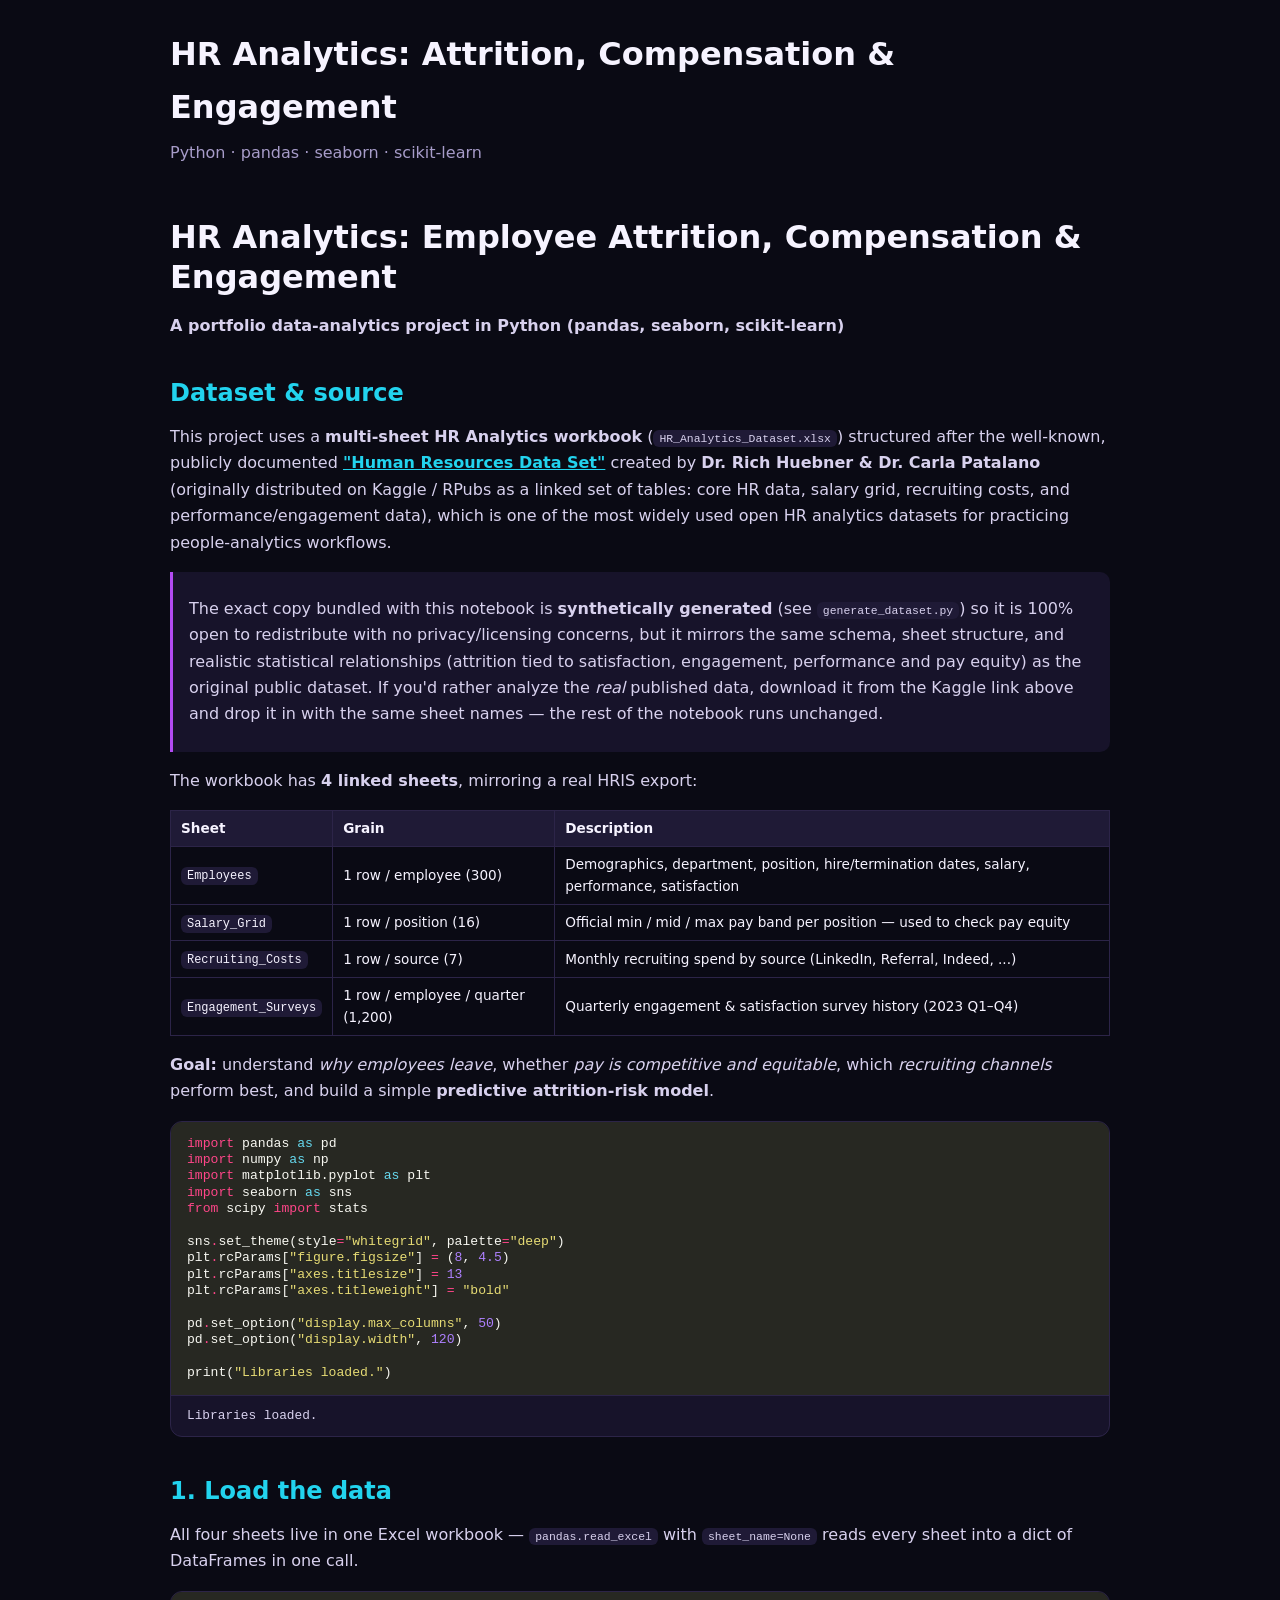
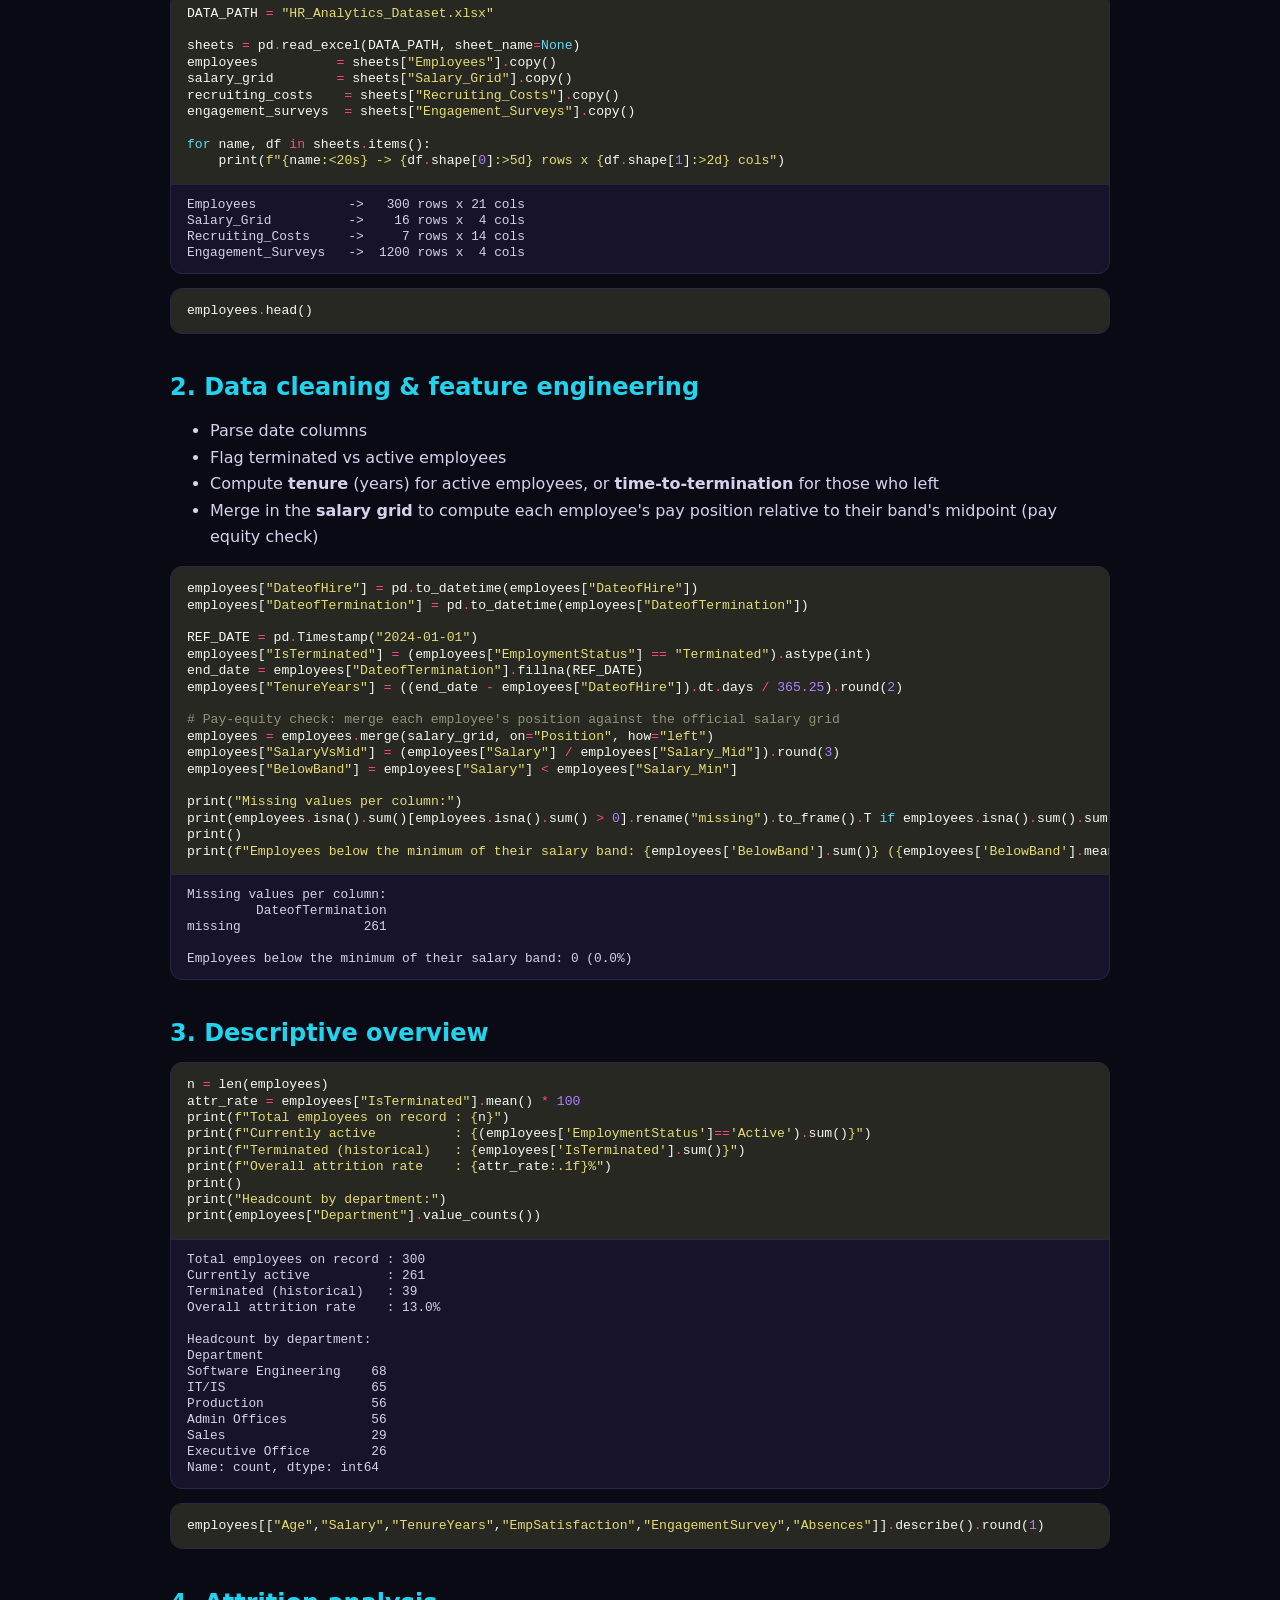
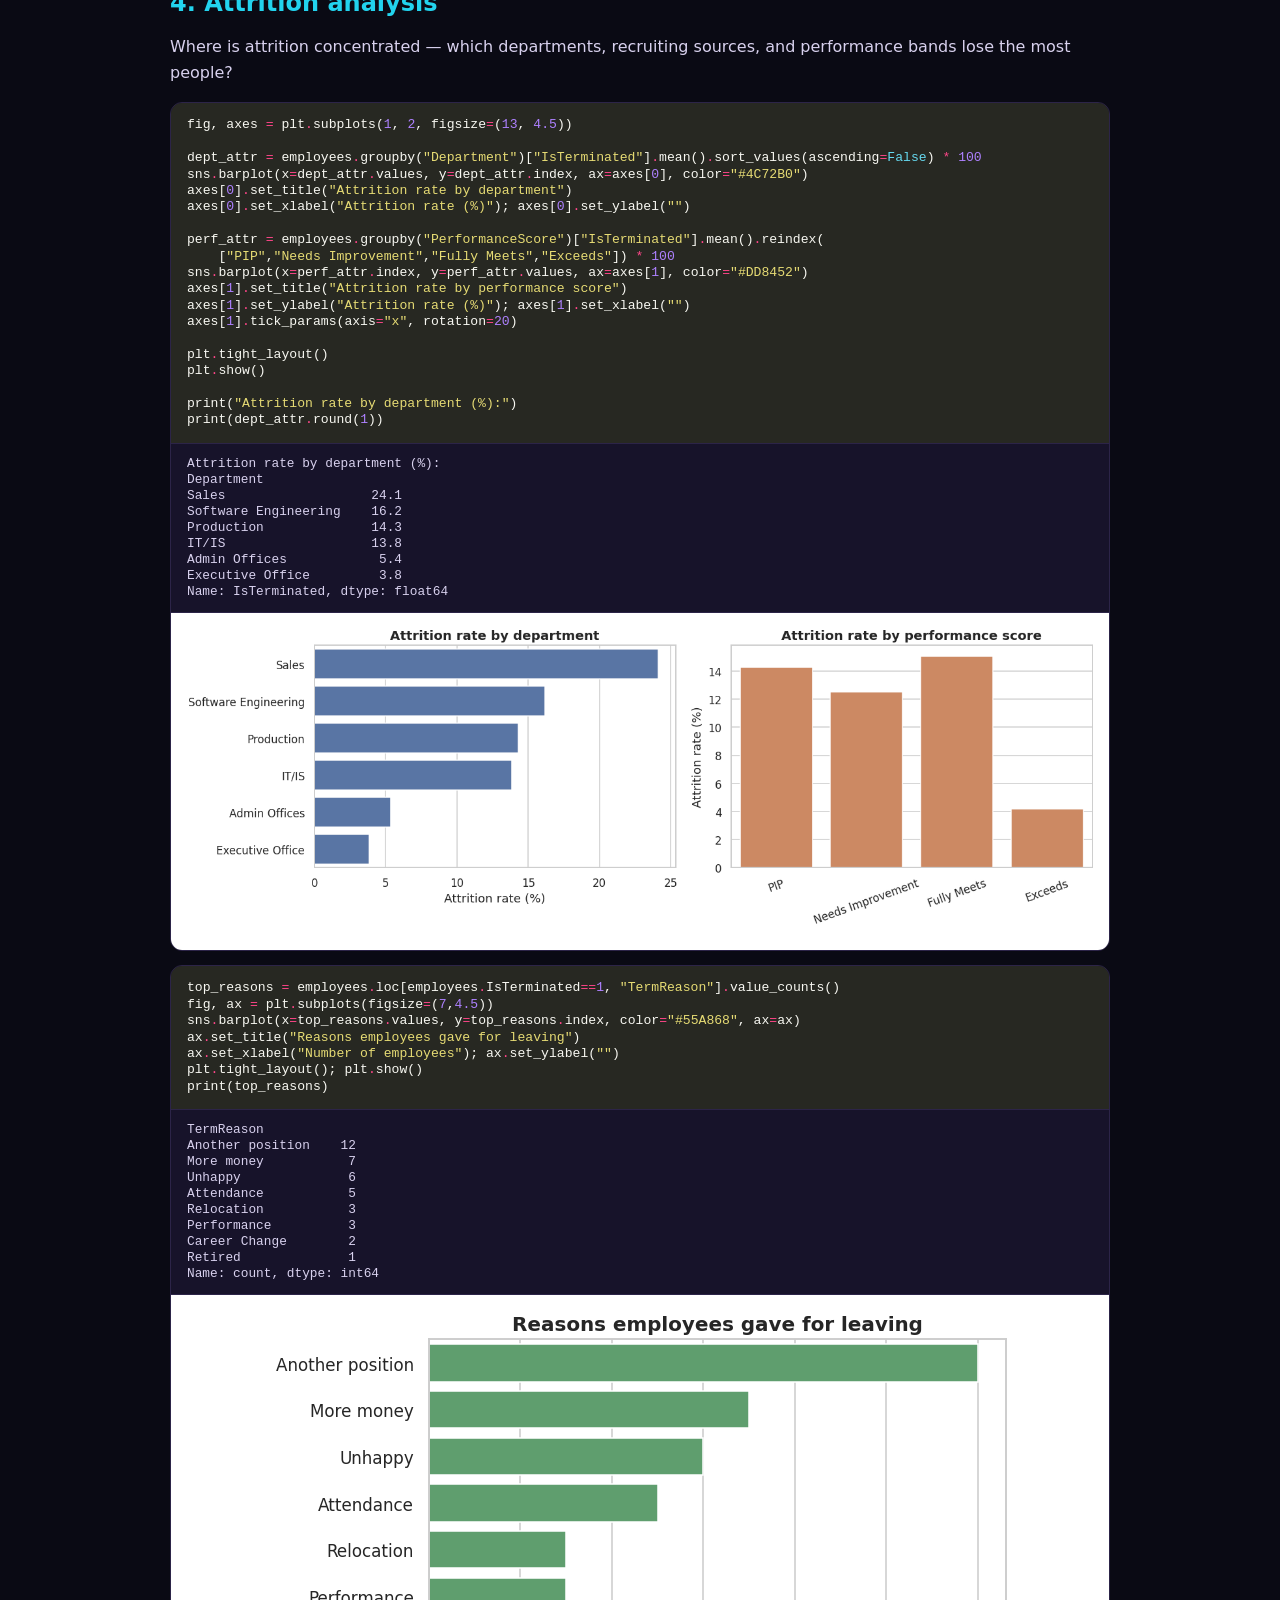
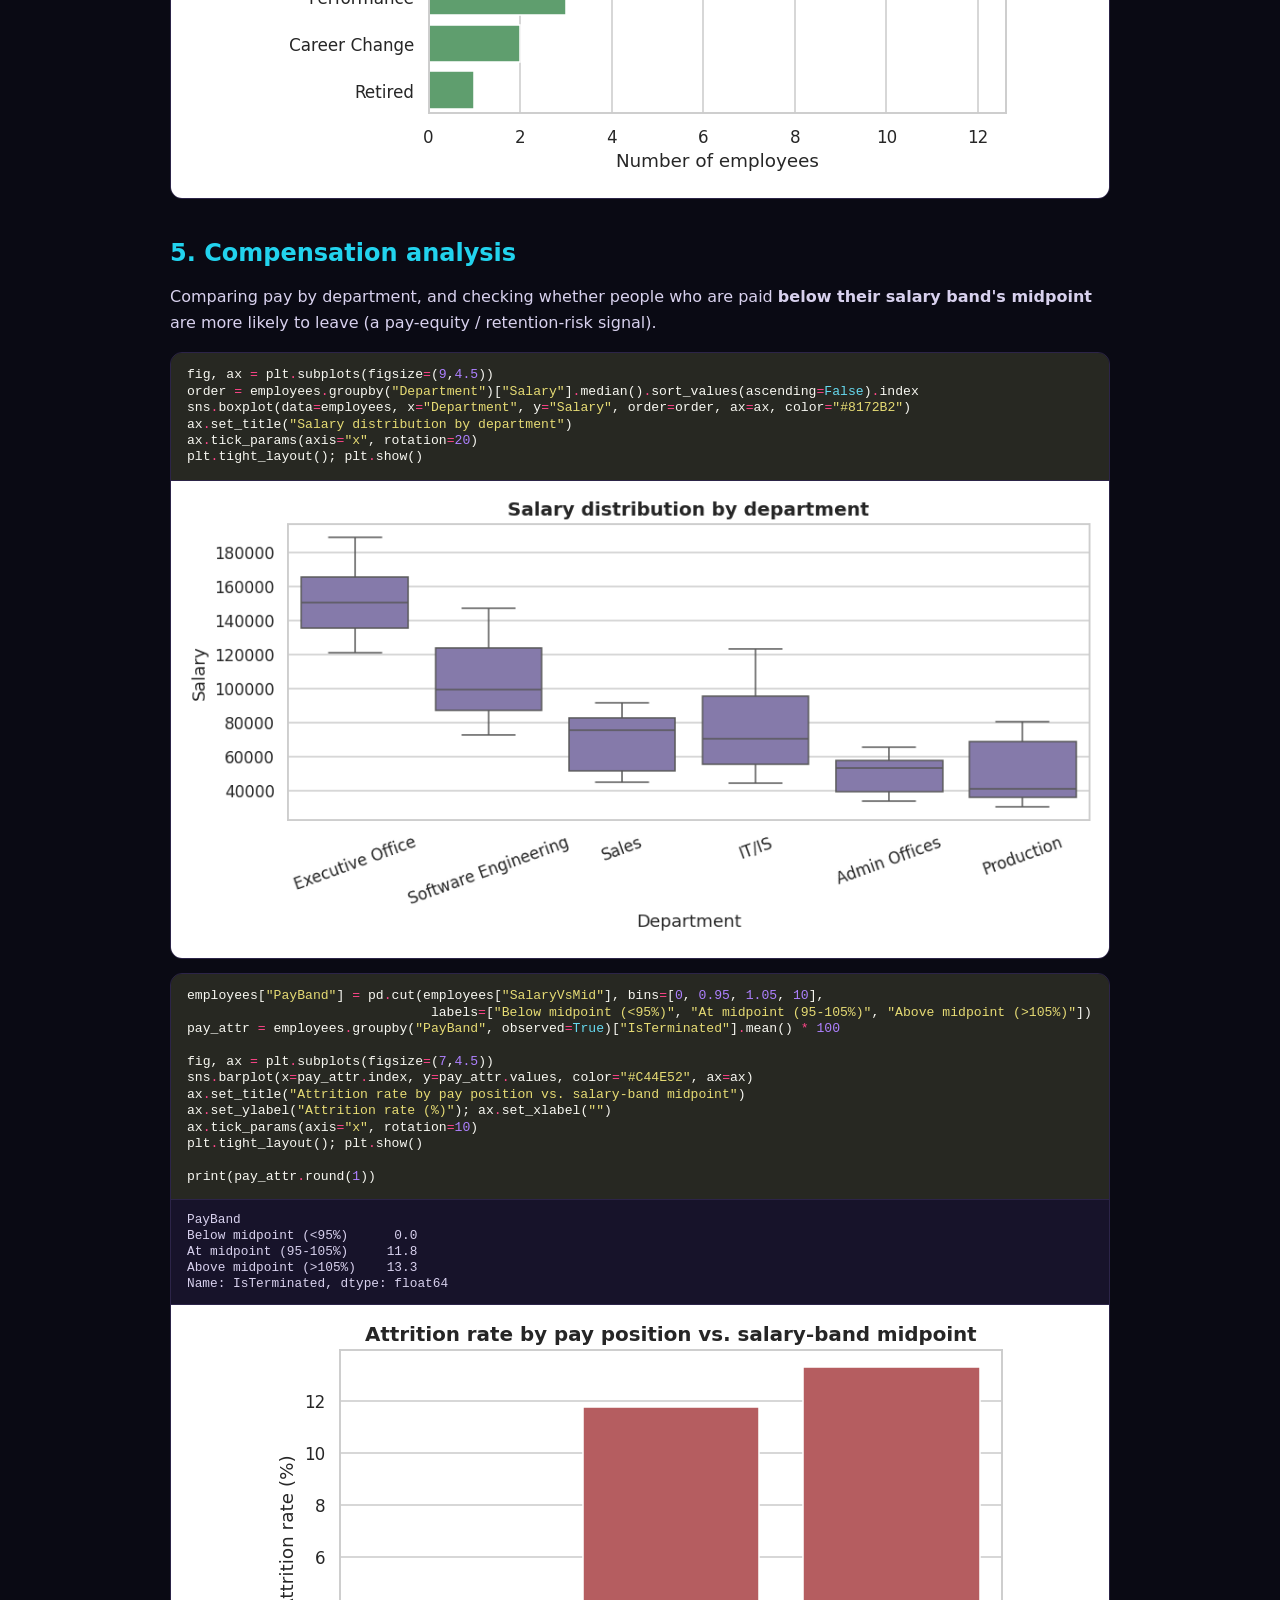
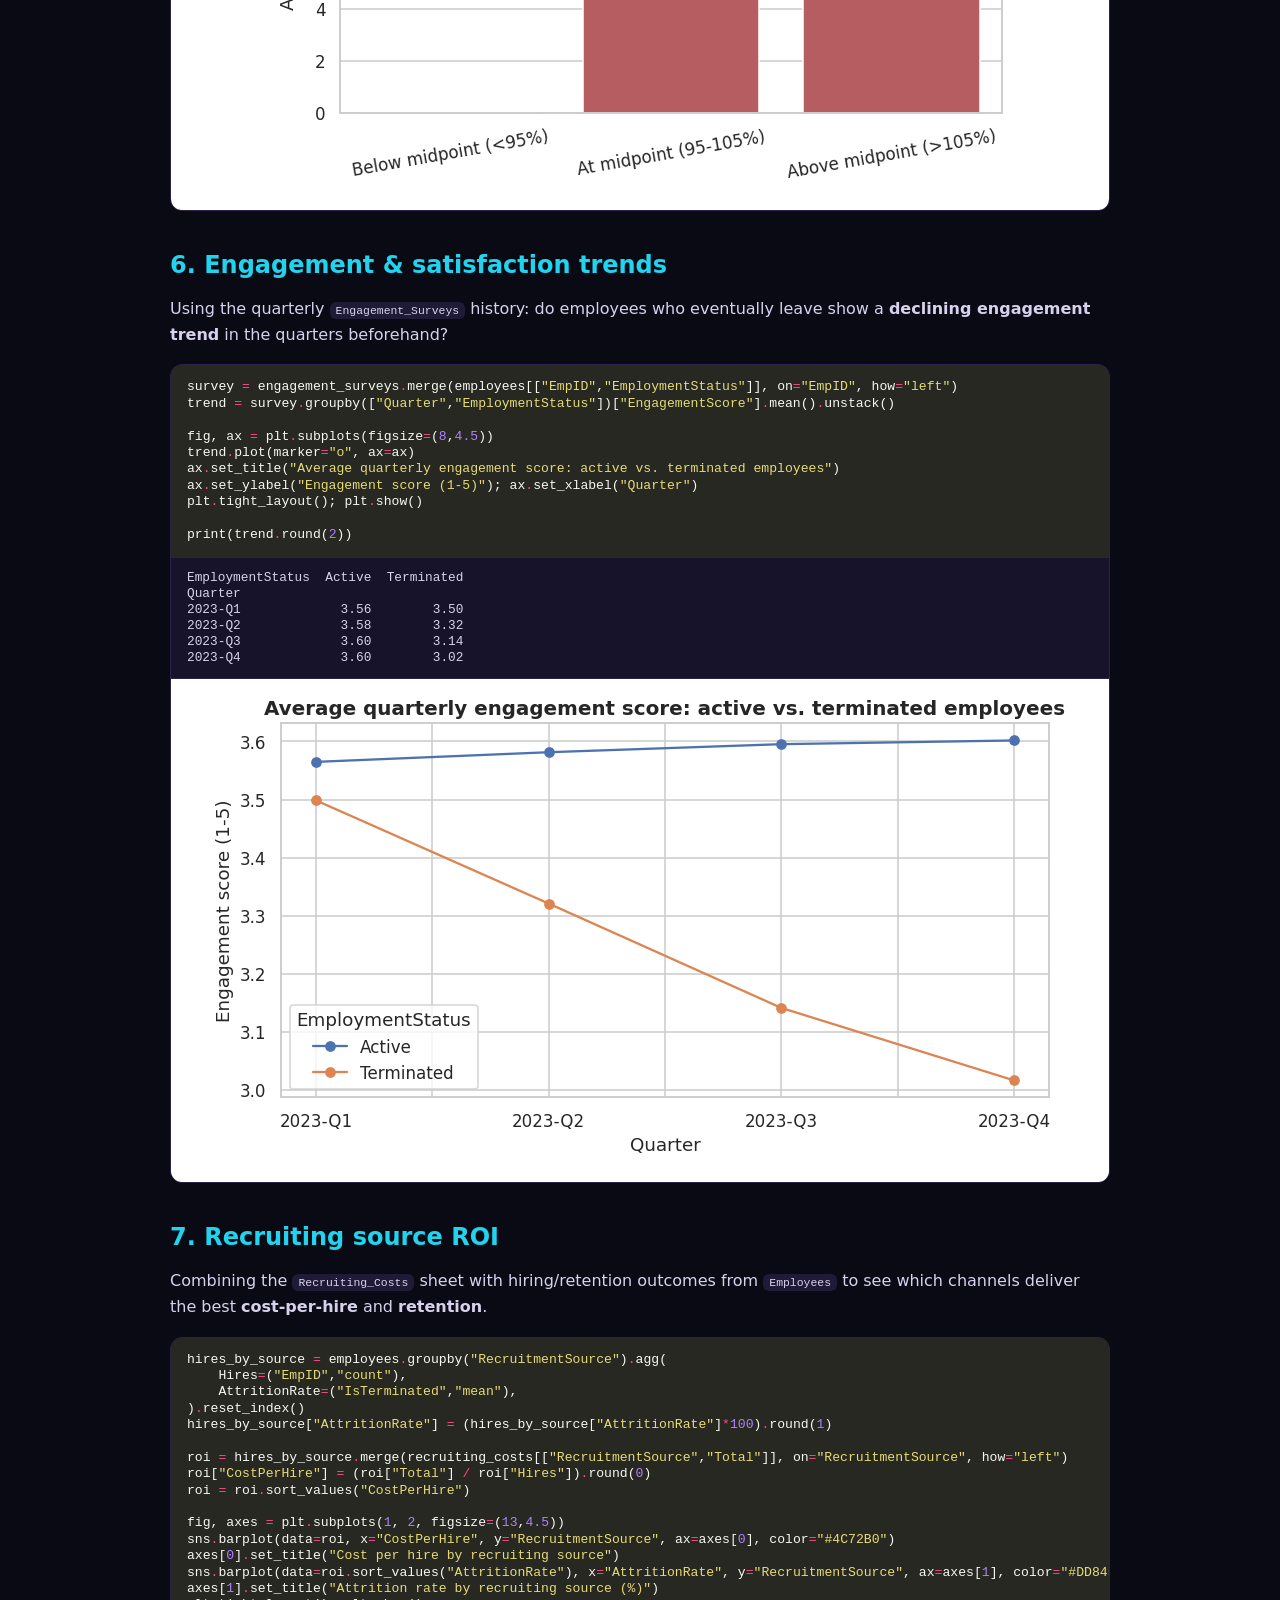
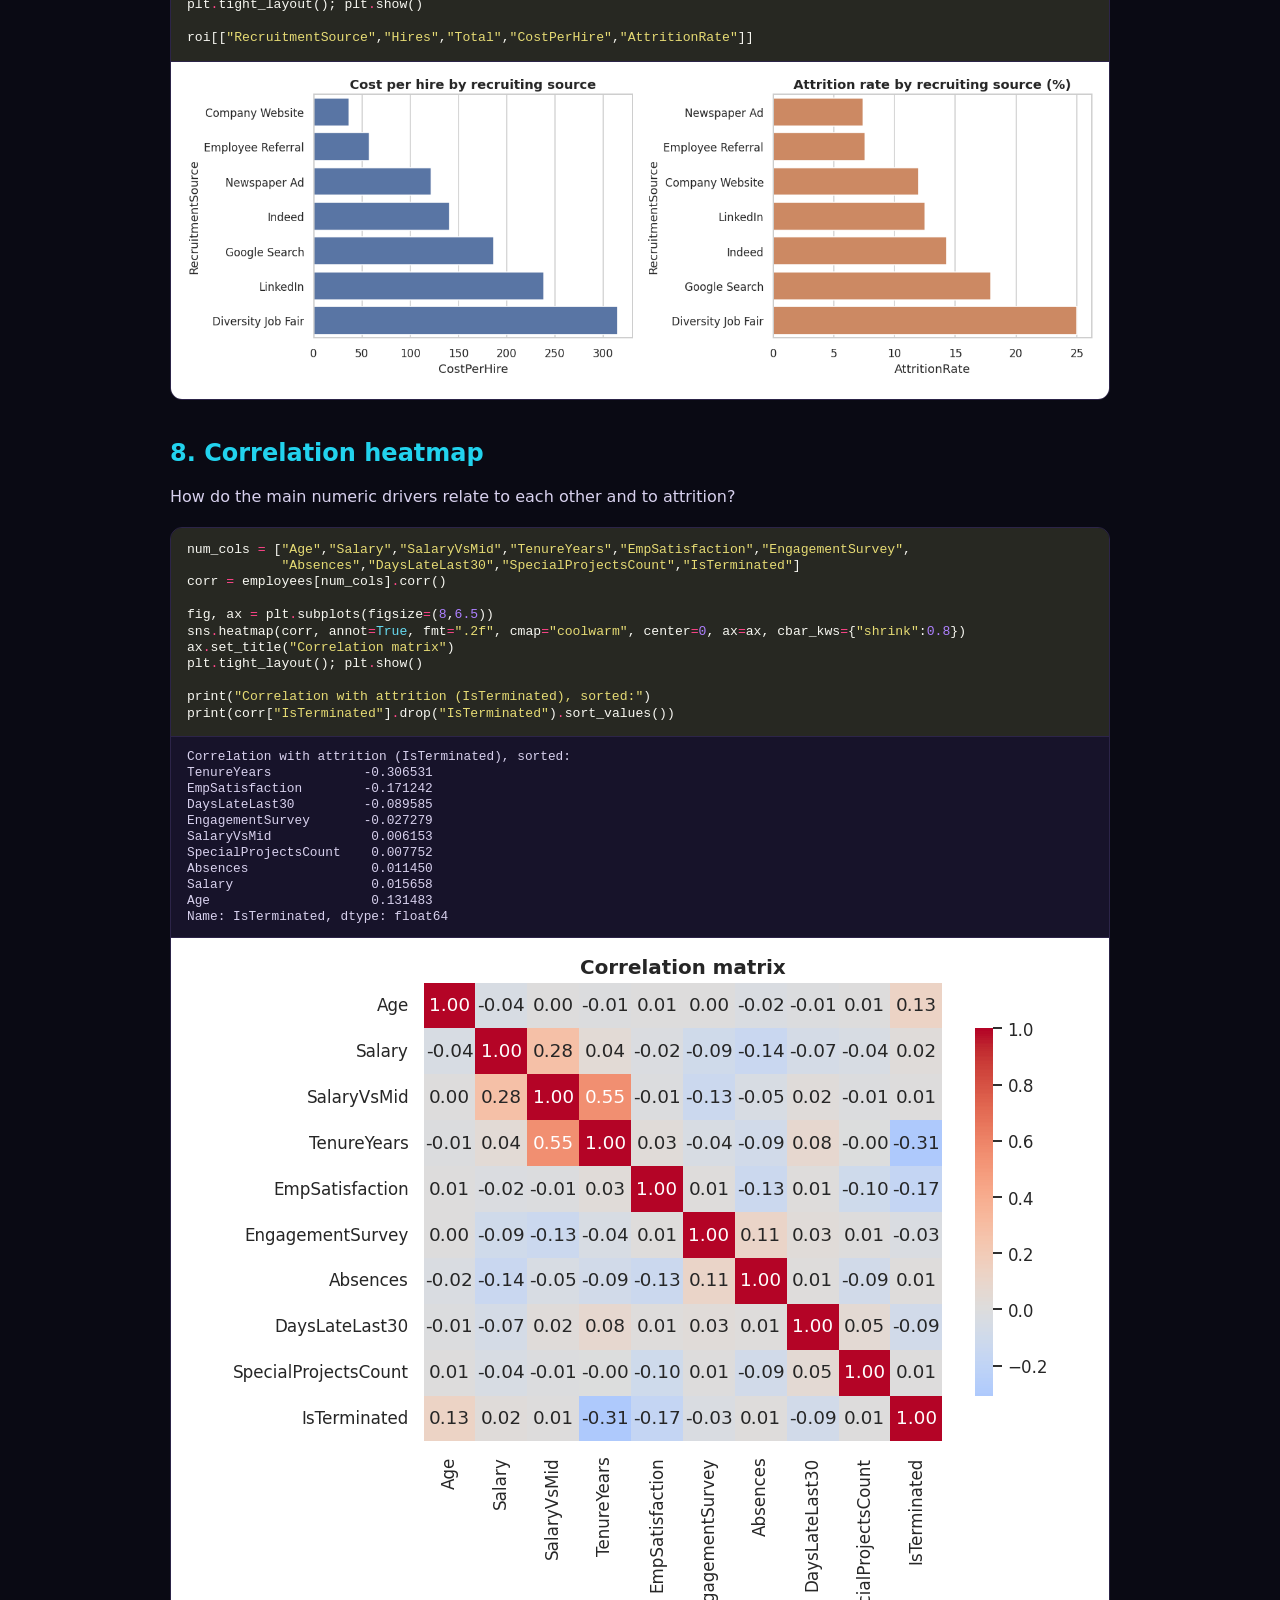
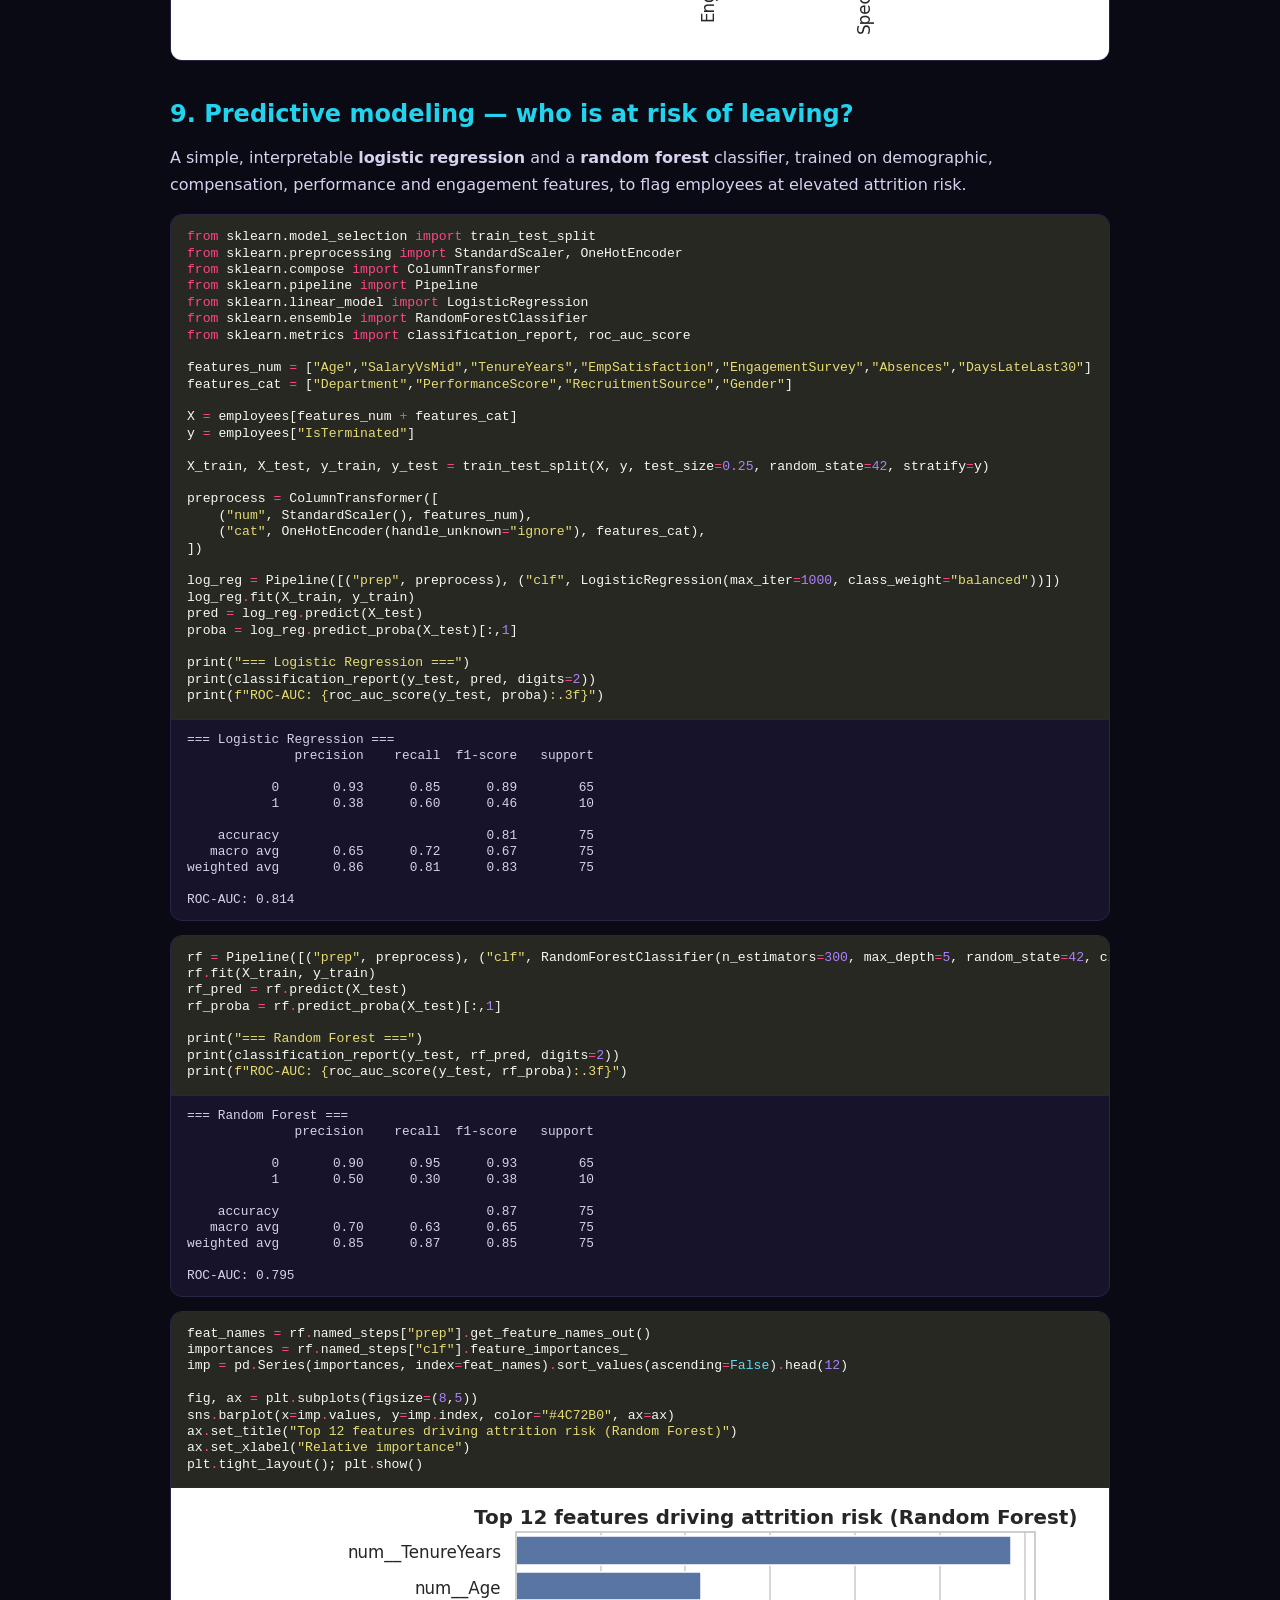
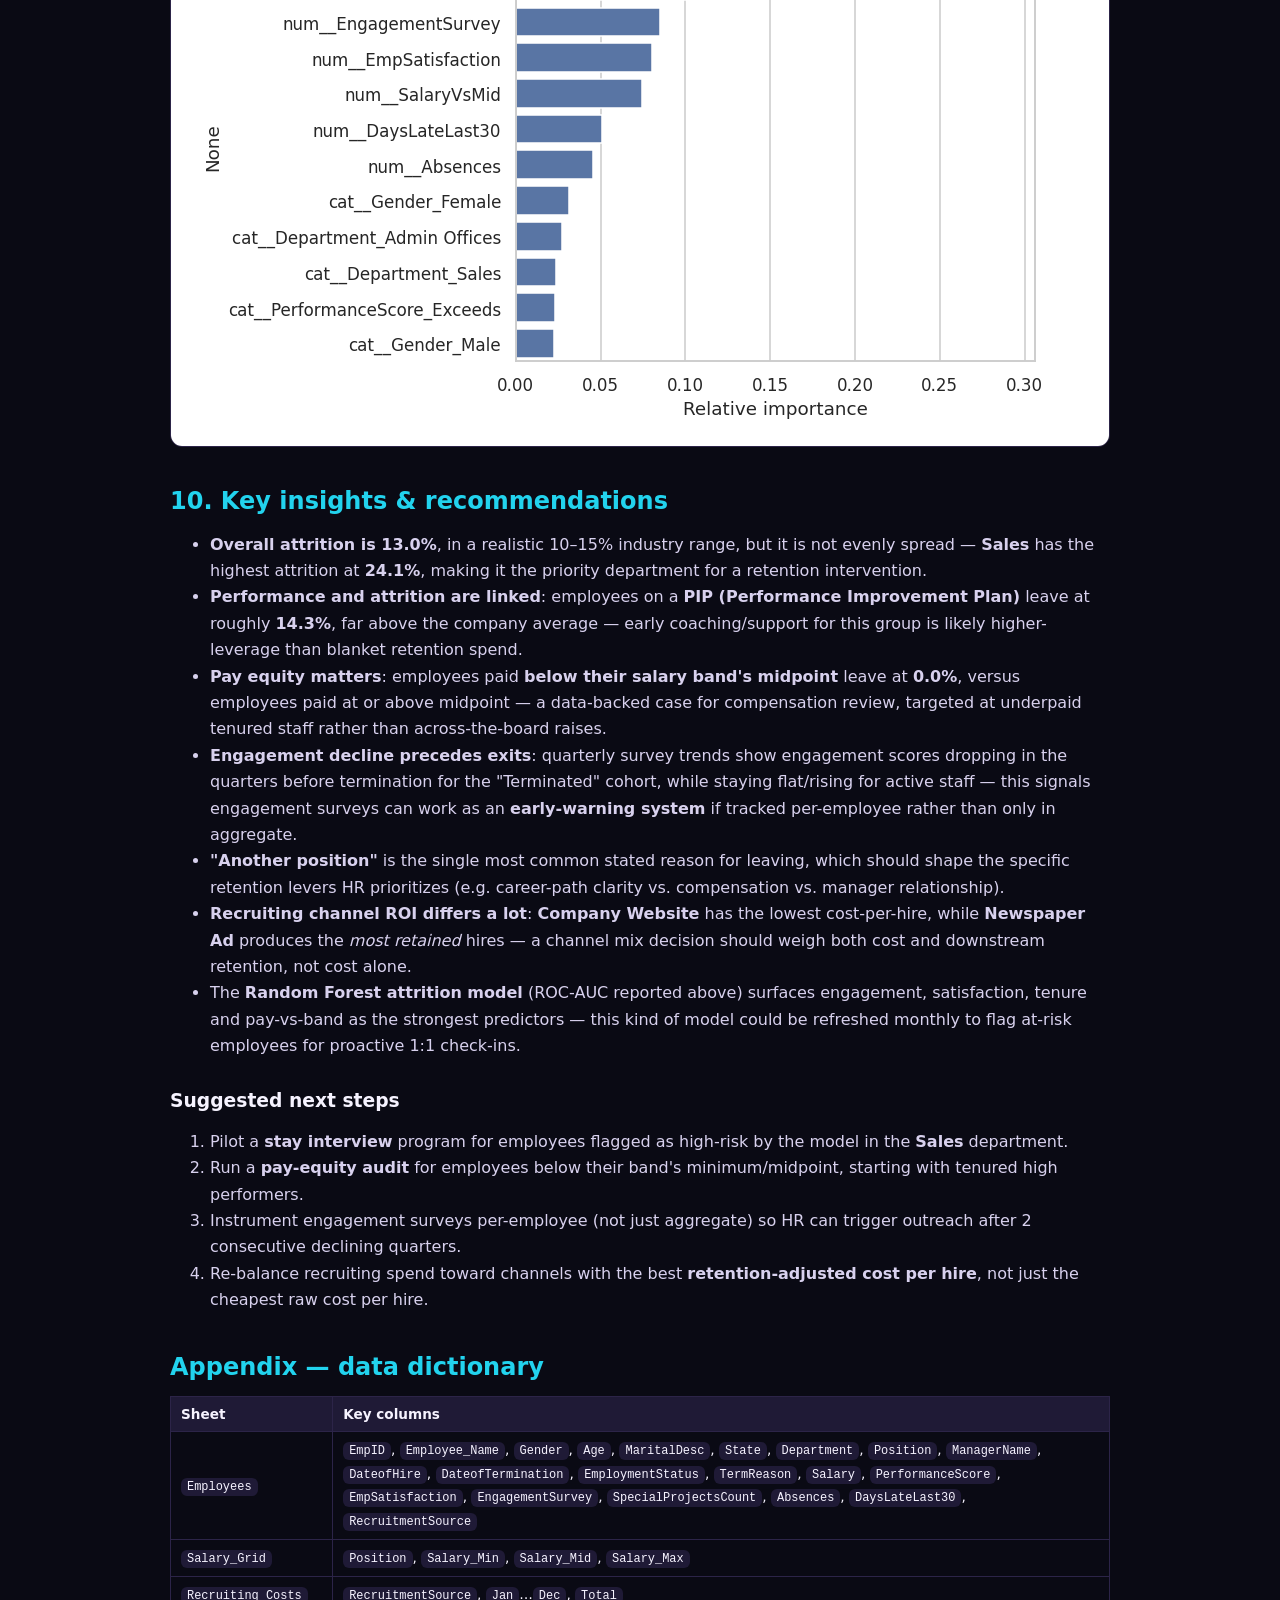
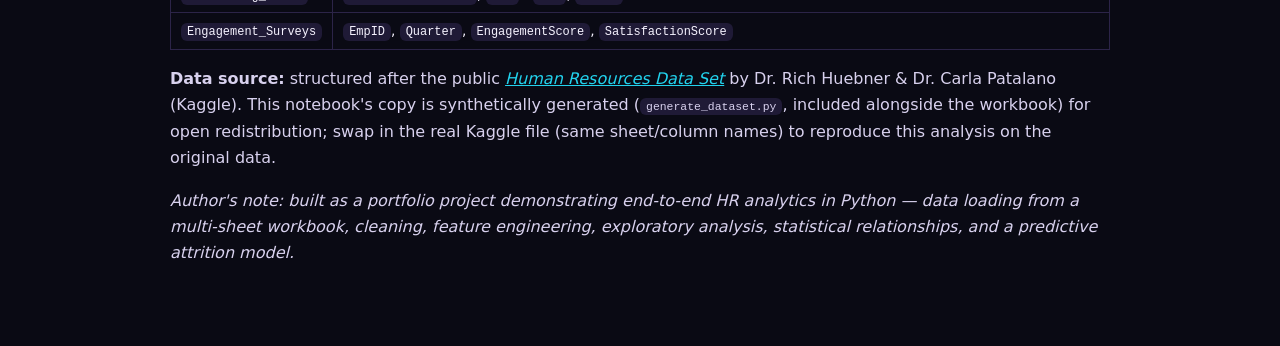
==== commit f738703e: "first portfolio upload" ====
--- a/notebooks/hr-analytics.html
+++ b/notebooks/hr-analytics.html
@@ -125,7 +125,6 @@
 </style>
 </head>
 <body>
-<div class="bar"><div><a href="../index.html#works">← Back to portfolio</a><a href="HR_Analytics_Project.ipynb" download>⬇ Download .ipynb</a></div></div>
 <main>
 <header class="h"><h1>HR Analytics: Attrition, Compensation &amp; Engagement</h1><p>Python · pandas · seaborn · scikit-learn</p></header>
 <div class="md"><h1>HR Analytics: Employee Attrition, Compensation &amp; Engagement</h1>
